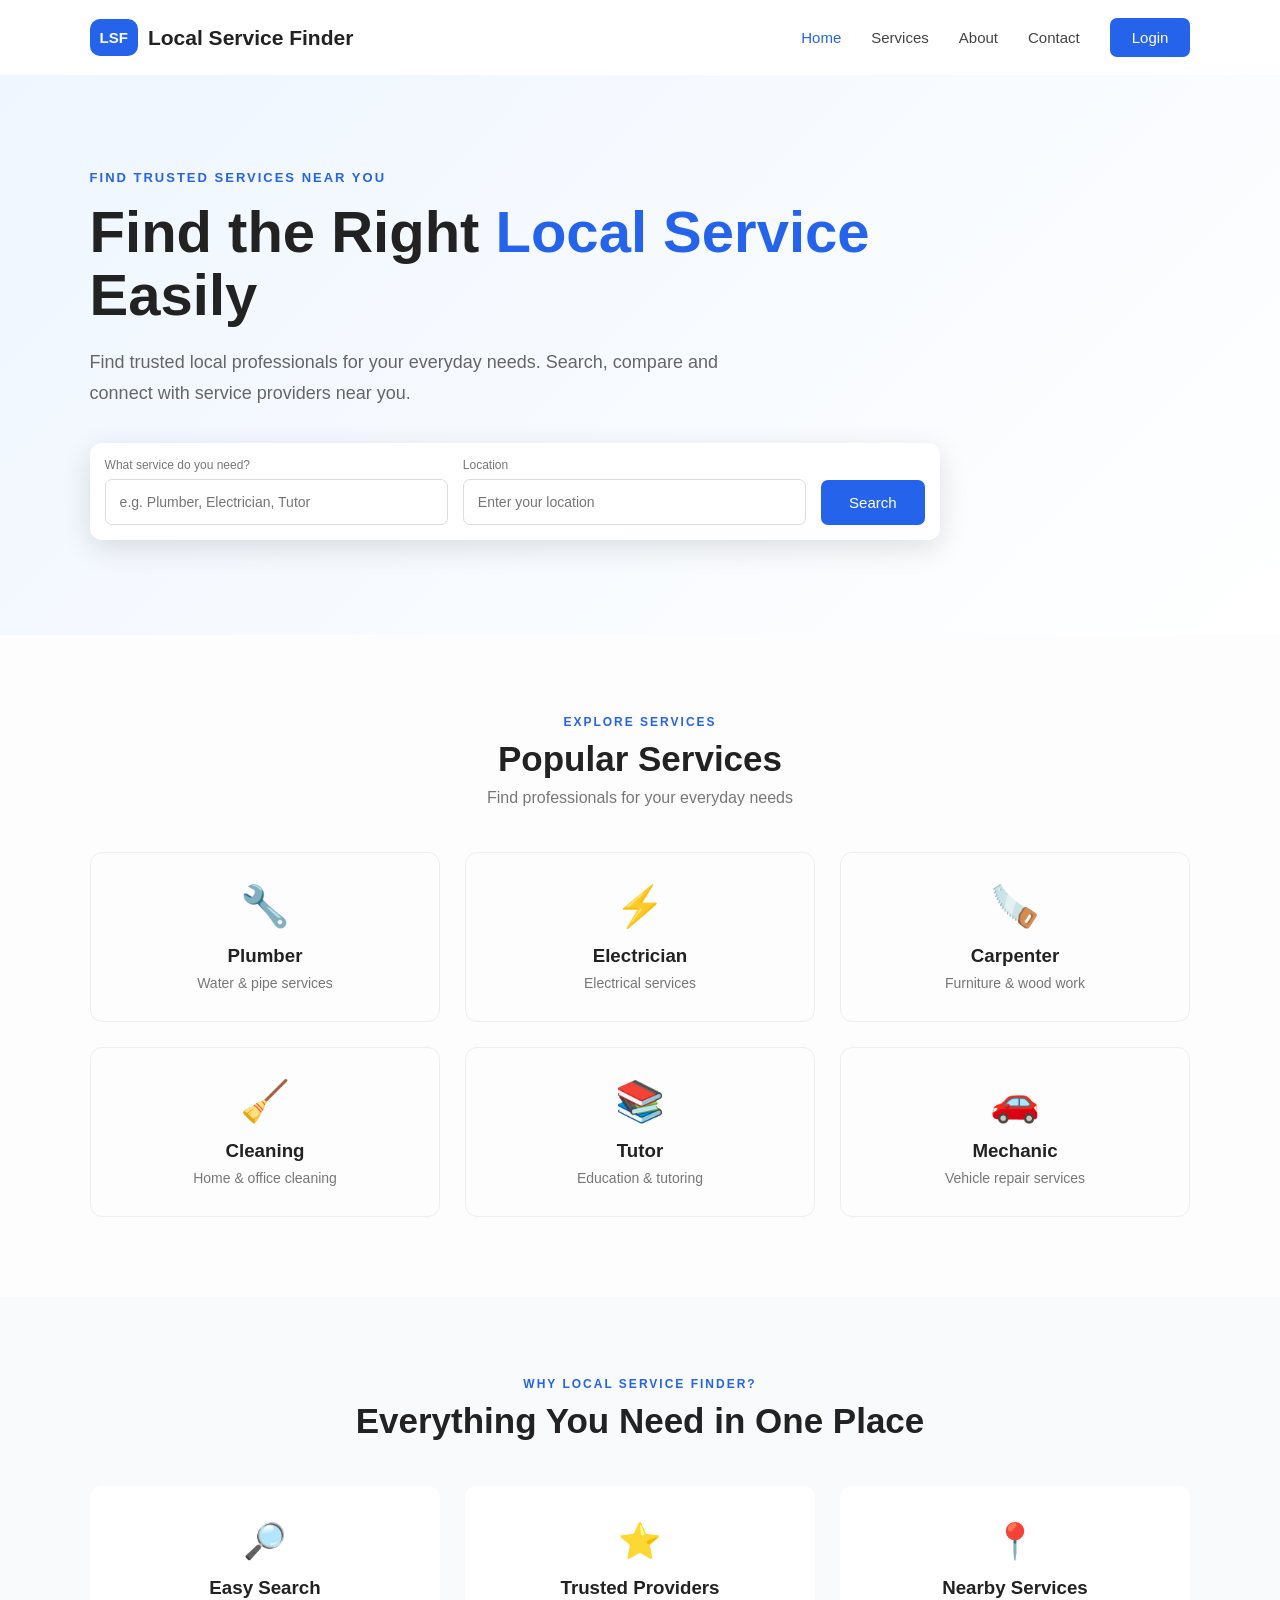
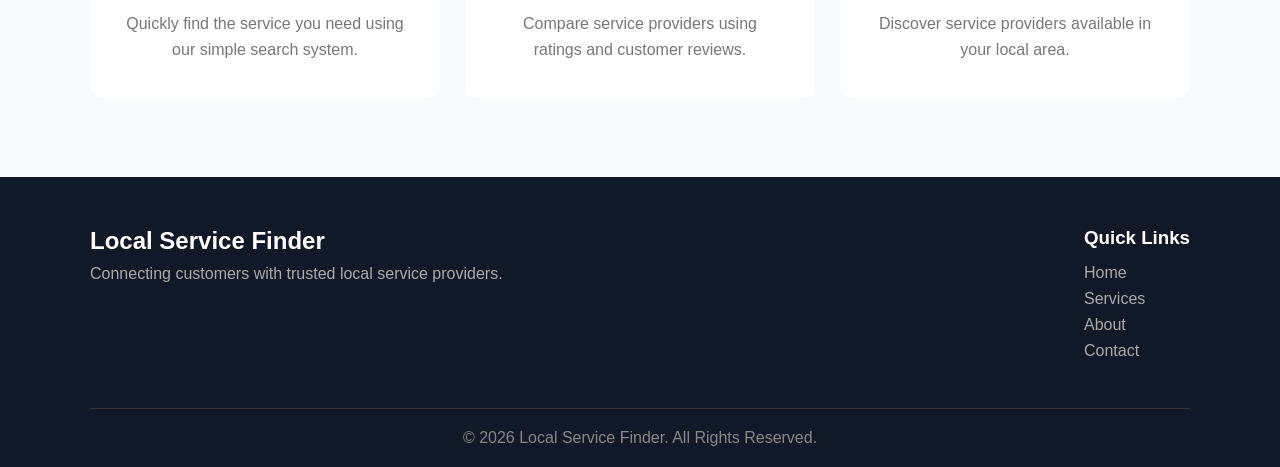
==== index.html @ 3f1d18cc "first commit by tanushka" ====
<!DOCTYPE html>
<html lang="en">
<head>
    <meta charset="UTF-8">
    <meta name="viewport" content="width=device-width, initial-scale=1.0">
    <title>Local Service Finder</title>
    <link rel="stylesheet" href="css/style.css">
</head>
<body>
    <!-- Navigation Bar -->
    <header class="navbar">
        <div class="logo">
            <span>LSF</span>
            Local Service Finder
        </div>
        <nav>
            <a href="index.html" class="active">Home</a>
            <a href="#">Services</a>
            <a href="#">About</a>
            <a href="#">Contact</a>
            <a href="login.html" class="login-btn">Login</a>
        </nav>
    </header>
    <!-- Hero Section -->
    <section class="hero">
        <div class="hero-content">
            <p class="small-title">FIND TRUSTED SERVICES NEAR YOU</p>
            <h1>
                Find the Right
                <span>Local Service</span>
                Easily
            </h1>
            <p class="hero-description">
                Find trusted local professionals for your everyday needs.
                Search, compare and connect with service providers near you.
            </p>
            <!-- Search Box -->
            <div class="search-box">
                <div class="search-field">
                    <label>What service do you need?</label>
                    <input
                        type="text"
                        id="serviceInput"
                        placeholder="e.g. Plumber, Electrician, Tutor">
                </div>
                <div class="search-field">
                    <label>Location</label>
                    <input
                        type="text"
                        id="locationInput"
                        placeholder="Enter your location">
                </div>
                <button onclick="searchServices()">
                    Search
                </button>
            </div>
        </div>
    </section>
    <!-- Popular Services -->
    <section class="services-section">
        <div class="section-heading">
            <p>EXPLORE SERVICES</p>
            <h2>Popular Services</h2>
            <span>
                Find professionals for your everyday needs
            </span>
        </div>
        <div class="service-container">
            <div class="service-card" onclick="selectService('Plumber')">
                <div class="service-icon">🔧</div>
                <h3>Plumber</h3>
                <p>Water & pipe services</p>
            </div>
            <div class="service-card" onclick="selectService('Electrician')">
                <div class="service-icon">⚡</div>
                <h3>Electrician</h3>
                <p>Electrical services</p>
            </div>
            <div class="service-card" onclick="selectService('Carpenter')">
                <div class="service-icon">🪚</div>
                <h3>Carpenter</h3>
                <p>Furniture & wood work</p>
            </div>
            <div class="service-card" onclick="selectService('Cleaning')">
                <div class="service-icon">🧹</div>
                <h3>Cleaning</h3>
                <p>Home & office cleaning</p>
            </div>
            <div class="service-card" onclick="selectService('Tutor')">
                <div class="service-icon">📚</div>
                <h3>Tutor</h3>
                <p>Education & tutoring</p>
            </div>
            <div class="service-card" onclick="selectService('Mechanic')">
                <div class="service-icon">🚗</div>
                <h3>Mechanic</h3>
                <p>Vehicle repair services</p>
            </div>
        </div>
    </section>
    <!-- Why Choose Us -->
    <section class="why-section">
        <div class="section-heading">
            <p>WHY LOCAL SERVICE FINDER?</p>
            <h2>Everything You Need in One Place</h2>
        </div>
        <div class="why-container">
            <div class="why-card">
                <div>🔎</div>
                <h3>Easy Search</h3>
                <p>
                    Quickly find the service you need using our
                    simple search system.
                </p>
            </div>
            <div class="why-card">
                <div>⭐</div>
                <h3>Trusted Providers</h3>
                <p>
                    Compare service providers using ratings
                    and customer reviews.
                </p>
            </div>
            <div class="why-card">
                <div>📍</div>
                <h3>Nearby Services</h3>
                <p>
                    Discover service providers available
                    in your local area.
                </p>
            </div>
        </div>
    </section>
    <!-- Footer -->
    <footer>
        <div class="footer-content">
            <div>
                <h2>Local Service Finder</h2>
                <p>
                    Connecting customers with trusted local
                    service providers.
                </p>
            </div>
            <div>
                <h3>Quick Links</h3>
                <a href="#">Home</a>
                <a href="#">Services</a>
                <a href="#">About</a>
                <a href="#">Contact</a>
            </div>
        </div>
        <div class="copyright">
            © 2026 Local Service Finder. All Rights Reserved.
        </div>
    </footer>
    <script src="js/script.js"></script>
</body>
</html>
---- css/style.css ----
* {
    margin: 0;
    padding: 0;
    box-sizing: border-box;
}

body {
    font-family: Arial, sans-serif;
    color: #222;
    background: #fefdfd;
}


/* =========================
   NAVIGATION
========================= */

.navbar {
    height: 75px;
    display: flex;
    align-items: center;
    justify-content: space-between;
    padding: 0 7%;
    background: white;
    box-shadow: 0 2px 10px rgba(0,0,0,0.08);
}

.logo {
    font-size: 21px;
    font-weight: bold;
    display: flex;
    align-items: center;
    gap: 10px;
}

.logo span {
    background: #2563eb;
    color: white;
    padding: 10px;
    border-radius: 10px;
    font-size: 15px;
}

nav {
    display: flex;
    align-items: center;
    gap: 30px;
}

nav a {
    text-decoration: none;
    color: #444;
    font-size: 15px;
}

nav a:hover,
nav .active {
    color: #2563eb;
}

.login-btn {
    background: #2563eb;
    color: white !important;
    padding: 11px 22px;
    border-radius: 7px;
}


/* =========================
   HERO
========================= */

.hero {
    min-height: 560px;
    background: linear-gradient(
        135deg,
        #eff6ff,
        #ffffff
    );

    display: flex;
    align-items: center;
    padding: 70px 7%;
}

.hero-content {
    width: 850px;
}

.small-title {
    color: #2563eb;
    font-weight: bold;
    font-size: 13px;
    letter-spacing: 2px;
    margin-bottom: 15px;
}

.hero h1 {
    font-size: 58px;
    line-height: 1.1;
    margin-bottom: 20px;
}

.hero h1 span {
    color: #2563eb;
}

.hero-description {
    color: #666;
    font-size: 18px;
    line-height: 1.7;
    max-width: 680px;
    margin-bottom: 35px;
}


/* =========================
   SEARCH BOX
========================= */

.search-box {
    background: white;
    padding: 15px;
    border-radius: 12px;
    display: flex;
    align-items: end;
    gap: 15px;
    box-shadow: 0 8px 30px rgba(0,0,0,0.12);
    max-width: 850px;
}

.search-field {
    flex: 1;
}

.search-field label {
    display: block;
    font-size: 12px;
    color: #777;
    margin-bottom: 7px;
}

.search-field input {
    width: 100%;
    border: 1px solid #ddd;
    padding: 14px;
    border-radius: 7px;
    outline: none;
    font-size: 14px;
}

.search-field input:focus {
    border-color: #2563eb;
}

.search-box button {
    border: none;
    background: #2563eb;
    color: white;
    padding: 14px 28px;
    border-radius: 7px;
    cursor: pointer;
    font-size: 15px;
}

.search-box button:hover {
    background: #1d4ed8;
}


/* =========================
   SERVICES
========================= */

.services-section {
    padding: 80px 7%;
}

.section-heading {
    text-align: center;
    margin-bottom: 45px;
}

.section-heading p {
    color: #2563eb;
    font-size: 12px;
    font-weight: bold;
    letter-spacing: 2px;
    margin-bottom: 10px;
}

.section-heading h2 {
    font-size: 35px;
    margin-bottom: 10px;
}

.section-heading span {
    color: #777;
}


.service-container {
    display: grid;
    grid-template-columns: repeat(3, 1fr);
    gap: 25px;
    max-width: 1100px;
    margin: auto;
}

.service-card {
    padding: 30px;
    border: 1px solid #eee;
    border-radius: 12px;
    text-align: center;
    cursor: pointer;
    transition: 0.3s;
}

.service-card:hover {
    transform: translateY(-6px);
    box-shadow: 0 10px 25px rgba(0,0,0,0.1);
    border-color: #2563eb;
}

.service-icon {
    font-size: 40px;
    margin-bottom: 15px;
}

.service-card h3 {
    margin-bottom: 8px;
}

.service-card p {
    color: #777;
    font-size: 14px;
}


/* =========================
   WHY SECTION
========================= */

.why-section {
    background: #f8fafc;
    padding: 80px 7%;
}

.why-container {
    display: grid;
    grid-template-columns: repeat(3, 1fr);
    gap: 25px;
    max-width: 1100px;
    margin: auto;
}

.why-card {
    background: white;
    padding: 35px;
    text-align: center;
    border-radius: 12px;
}

.why-card > div {
    font-size: 35px;
    margin-bottom: 15px;
}

.why-card h3 {
    margin-bottom: 12px;
}

.why-card p {
    color: #777;
    line-height: 1.6;
}


/* =========================
   FOOTER
========================= */

footer {
    background: #111827;
    color: white;
    padding: 50px 7% 20px;
}

.footer-content {
    display: flex;
    justify-content: space-between;
    max-width: 1100px;
    margin: auto;
}

.footer-content p {
    color: #aaa;
    margin-top: 10px;
}

.footer-content h3 {
    margin-bottom: 15px;
}

.footer-content a {
    display: block;
    color: #aaa;
    text-decoration: none;
    margin-bottom: 8px;
}

.footer-content a:hover {
    color: white;
}

.copyright {
    text-align: center;
    color: #888;
    border-top: 1px solid #333;
    margin-top: 40px;
    padding-top: 20px;
}


/* =========================
   MOBILE
========================= */

@media (max-width: 768px) {

    .navbar {
        padding: 0 20px;
    }

    nav {
        display: none;
    }

    .hero {
        padding: 50px 20px;
    }

    .hero h1 {
        font-size: 40px;
    }

    .search-box {
        flex-direction: column;
        align-items: stretch;
    }

    .service-container,
    .why-container {
        grid-template-columns: 1fr;
    }

    .footer-content {
        flex-direction: column;
        gap: 30px;
    }
}
/* =========================
   RESULTS PAGE
========================= */

.results-header {
    background: #eff6ff;
    text-align: center;
    padding: 60px 7%;
}

.results-header > p {
    color: #2563eb;
    font-size: 12px;
    font-weight: bold;
    letter-spacing: 2px;
    margin-bottom: 12px;
}

.results-header h1 {
    font-size: 40px;
    margin-bottom: 30px;
}

.result-search {
    background: white;
    max-width: 900px;
    margin: auto;
    padding: 12px;
    display: flex;
    gap: 12px;
    border-radius: 10px;
    box-shadow: 0 5px 20px rgba(0,0,0,0.1);
}

.result-search input {
    flex: 1;
    padding: 14px;
    border: 1px solid #ddd;
    border-radius: 7px;
    outline: none;
}

.result-search input:focus {
    border-color: #2563eb;
}

.result-search button {
    background: #2563eb;
    color: white;
    border: none;
    padding: 14px 30px;
    border-radius: 7px;
    cursor: pointer;
}

.results-section {
    padding: 60px 7%;
    max-width: 1200px;
    margin: auto;
}

.results-top {
    display: flex;
    justify-content: space-between;
    align-items: center;
    margin-bottom: 30px;
}

.results-top h2 {
    font-size: 25px;
}

.results-top select {
    padding: 10px;
    border: 1px solid #ddd;
    border-radius: 6px;
}


/* Provider Cards */

.provider-container {
    display: grid;
    grid-template-columns: repeat(2, 1fr);
    gap: 25px;
}

.provider-card {
    display: flex;
    gap: 20px;
    padding: 25px;
    border: 1px solid #eee;
    border-radius: 12px;
    background: white;
    transition: 0.3s;
}

.provider-card:hover {
    transform: translateY(-4px);
    box-shadow: 0 8px 25px rgba(0,0,0,0.1);
}

.provider-image {
    width: 100px;
    height: 100px;
    background: #eff6ff;
    border-radius: 10px;

    display: flex;
    align-items: center;
    justify-content: center;

    font-size: 45px;
    flex-shrink: 0;
}

.provider-info {
    flex: 1;
}

.verified {
    color: #16a34a;
    font-size: 12px;
    font-weight: bold;
    margin-bottom: 7px;
}

.provider-info h3 {
    font-size: 20px;
    margin-bottom: 8px;
}

.service-name {
    color: #2563eb;
    margin-bottom: 6px;
}

.location {
    color: #666;
    font-size: 14px;
    margin-bottom: 8px;
}

.rating {
    font-weight: bold;
    margin-bottom: 8px;
}

.rating span {
    color: #777;
    font-size: 13px;
    font-weight: normal;
}

.price {
    font-weight: bold;
    margin-bottom: 15px;
}

.provider-buttons {
    display: flex;
    gap: 10px;
}

.details-btn,
.contact-btn {
    padding: 9px 14px;
    border-radius: 6px;
    cursor: pointer;
    font-size: 13px;
}

.details-btn {
    background: #2563eb;
    color: white;
    border: none;
}

.contact-btn {
    background: white;
    color: #2563eb;
    border: 1px solid #2563eb;
}


/* Mobile */

@media (max-width: 768px) {

    .result-search {
        flex-direction: column;
    }

    .provider-container {
        grid-template-columns: 1fr;
    }

    .results-top {
        flex-direction: column;
        align-items: flex-start;
        gap: 15px;
    }

    .provider-card {
        flex-direction: column;
    }
}
/* =========================
   PROVIDER DETAILS PAGE
========================= */

.breadcrumb {
    padding: 20px 7%;
    background: #f8fafc;
    color: #777;
    font-size: 14px;
}

.breadcrumb a {
    color: #2563eb;
    text-decoration: none;
}

.breadcrumb span {
    margin: 0 8px;
}


/* Provider Profile */

.provider-profile {
    padding: 45px 7%;
    background: #eff6ff;
}

.profile-top {
    max-width: 1150px;
    margin: auto;

    display: flex;
    align-items: center;
    gap: 30px;
}

.large-provider-image {
    width: 150px;
    height: 150px;

    background: white;
    border-radius: 15px;

    display: flex;
    align-items: center;
    justify-content: center;

    font-size: 70px;

    box-shadow: 0 5px 20px rgba(0,0,0,0.08);
}

.profile-info {
    flex: 1;
}

.profile-info h1 {
    font-size: 34px;
    margin: 8px 0;
}

.profile-service {
    color: #2563eb;
    font-size: 17px;
    margin-bottom: 8px;
}

.profile-location {
    color: #666;
    margin-bottom: 12px;
}

.profile-rating {
    font-size: 18px;
}

.profile-rating span {
    color: #777;
    font-size: 14px;
    margin-left: 8px;
}

.experience {
    margin-top: 10px;
    color: #555;
}

.profile-actions {
    display: flex;
    flex-direction: column;
    gap: 12px;
}

.book-btn,
.call-btn {
    padding: 13px 25px;
    border-radius: 7px;
    cursor: pointer;
    font-size: 14px;
}

.book-btn {
    border: none;
    background: #2563eb;
    color: white;
}

.call-btn {
    border: 1px solid #2563eb;
    background: white;
    color: #2563eb;
}


/* Details Layout */

.details-container {
    max-width: 1150px;
    margin: 50px auto;

    display: grid;
    grid-template-columns: 2fr 1fr;

    gap: 25px;
    padding: 0 20px;
}

.details-main {
    display: flex;
    flex-direction: column;
    gap: 25px;
}

.details-sidebar {
    display: flex;
    flex-direction: column;
    gap: 25px;
}

.details-card {
    background: white;

    border: 1px solid #eee;
    border-radius: 12px;

    padding: 30px;

    box-shadow: 0 3px 15px rgba(0,0,0,0.04);
}

.details-card h2 {
    margin-bottom: 20px;
    font-size: 22px;
}

.details-card p {
    color: #666;
    line-height: 1.7;
    margin-bottom: 12px;
}


/* Services Offered */

.offered-services {
    display: grid;
    grid-template-columns: 1fr 1fr;
    gap: 15px;
}

.offered-services div {
    padding: 18px;
    border: 1px solid #eee;
    border-radius: 8px;

    display: flex;
    flex-direction: column;
    gap: 6px;
}

.offered-services strong {
    font-size: 15px;
}

.offered-services span {
    color: #777;
    font-size: 13px;
}


/* Reviews */

.review-heading {
    display: flex;
    justify-content: space-between;
    align-items: center;
}

.overall-rating {
    font-weight: bold;
}

.review {
    border-top: 1px solid #eee;
    padding: 20px 0;
}

.review-user {
    display: flex;
    align-items: center;
    gap: 12px;
    margin-bottom: 10px;
}

.user-circle {
    width: 40px;
    height: 40px;

    background: #eff6ff;
    color: #2563eb;

    border-radius: 50%;

    display: flex;
    align-items: center;
    justify-content: center;

    font-weight: bold;
}

.review-user p {
    margin: 3px 0 0;
    font-size: 13px;
}


/* Contact */

.contact-item {
    display: flex;
    gap: 15px;

    margin-bottom: 22px;

    font-size: 22px;
}

.contact-item div {
    display: flex;
    flex-direction: column;
    gap: 5px;
}

.contact-item small {
    color: #888;
    font-size: 12px;
}

.contact-item strong {
    font-size: 14px;
}


/* Availability */

.available {
    color: #16a34a !important;
    font-weight: bold;
}


/* Mobile */

@media (max-width: 768px) {

    .profile-top {
        flex-direction: column;
        align-items: flex-start;
    }

    .profile-actions {
        width: 100%;
    }

    .details-container {
        grid-template-columns: 1fr;
    }

    .offered-services {
        grid-template-columns: 1fr;
    }

    .profile-info h1 {
        font-size: 27px;
    }
}
/* =========================
   LOGIN & REGISTER
========================= */
.auth-section {
    min-height: calc(100vh - 150px);
    background: #f8fafc;
    display: flex;
    justify-content: center;
    align-items: center;
    padding: 50px 20px;
}
.auth-card,
.register-card {
    width: 100%;
    max-width: 450px;
    background: white;
    padding: 40px;
    border-radius: 15px;
    box-shadow: 0 8px 30px rgba(0,0,0,0.08);
}
.register-card {
    max-width: 500px;
}
.auth-header {
    text-align: center;
    margin-bottom: 30px;
}
.auth-logo {
    width: 55px;
    height: 55px;
    background: #2563eb;
    color: white;
    border-radius: 12px;
    display: flex;
    align-items: center;
    justify-content: center;
    margin: 0 auto 15px;
    font-weight: bold;
}
.auth-header h1 {
    font-size: 28px;
    margin-bottom: 8px;
}
.auth-header p {
    color: #777;
    font-size: 14px;
}
/* Form */
.form-group {
    margin-bottom: 18px;
}
.form-group label {
    display: block;
    font-size: 14px;
    font-weight: bold;
    margin-bottom: 7px;
}
.form-group input,
.form-group select {
    width: 100%;
    padding: 13px;
    border: 1px solid #ddd;
    border-radius: 7px;
    outline: none;
    font-size: 14px;
    background: white;
}
.form-group input:focus,
.form-group select:focus {
    border-color: #2563eb;
}
/* Form Options */
.form-options {
    display: flex;
    justify-content: space-between;
    align-items: center;
    margin-bottom: 22px;
    font-size: 13px;
}
.form-options label {
    color: #666;
}
.form-options a {
    color: #2563eb;
    text-decoration: none;
}
/* Button */
.auth-btn {
    width: 100%;
    padding: 14px;
    border: none;
    border-radius: 7px;
    background: #2563eb;
    color: white;
    font-size: 15px;
    cursor: pointer;
}
.auth-btn:hover {
    background: #1d4ed8;
}
/* Divider */
.auth-divider {
    text-align: center;
    color: #aaa;
    margin: 25px 0;
    font-size: 13px;
}
/* Register Text */
.register-text {
    text-align: center;
    color: #666;
    font-size: 14px;
}
.register-text a {
    color: #2563eb;
    font-weight: bold;
    text-decoration: none;
}
/* Mobile */
@media (max-width: 768px) {
    .auth-card,
    .register-card {
        padding: 25px;
    }
}
/* =========================
   BOOKING PAGE
========================= */

.booking-section {
    background: #f8fafc;
    padding: 60px 20px;
    min-height: calc(100vh - 150px);
}

.booking-container {
    max-width: 1100px;
    margin: auto;

    display: grid;
    grid-template-columns: 2fr 1fr;
    gap: 25px;
}


/* Booking Form */

.booking-form-card {
    background: white;

    padding: 35px;

    border-radius: 12px;

    box-shadow: 0 5px 20px rgba(0,0,0,0.06);
}

.booking-heading {
    margin-bottom: 30px;
}

.booking-heading p {
    color: #2563eb;
    font-size: 12px;
    font-weight: bold;
    letter-spacing: 2px;
    margin-bottom: 8px;
}

.booking-heading h1 {
    font-size: 30px;
    margin-bottom: 8px;
}

.booking-heading span {
    color: #777;
    font-size: 14px;
}


/* Form Row */

.form-row {
    display: grid;
    grid-template-columns: 1fr 1fr;
    gap: 18px;
}


/* Textarea */

.form-group textarea {
    width: 100%;

    padding: 13px;

    border: 1px solid #ddd;

    border-radius: 7px;

    resize: vertical;

    font-family: Arial, sans-serif;

    outline: none;

    font-size: 14px;
}

.form-group textarea:focus {
    border-color: #2563eb;
}


/* Readonly */

.form-group input[readonly] {
    background: #f8fafc;
    color: #666;
}


/* Confirm Button */

.confirm-booking-btn {
    width: 100%;
    padding: 15px;
    border: none;
    border-radius: 7px;
    background: #2563eb;
    color: white;
    font-size: 15px;
    font-weight: bold;
    cursor: pointer;
    margin-top: 10px;
}
.confirm-booking-btn:hover {
    background: #1d4ed8;
}
/* Summary */
.booking-summary {
    display: flex;
    flex-direction: column;
    gap: 20px;
}
.summary-card,
.help-card {
    background: white;
    padding: 25px;
    border-radius: 12px;
    box-shadow: 0 5px 20px rgba(0,0,0,0.06);
}
.summary-card h2 {
    margin-bottom: 22px;
}
/* Provider */
.summary-provider {
    display: flex;
    align-items: center;
    gap: 15px;
    padding-bottom: 20px;
    border-bottom: 1px solid #eee;
    margin-bottom: 20px;
}
.summary-icon {
    width: 60px;
    height: 60px;
    background: #eff6ff;
    border-radius: 10px;
    display: flex;
    align-items: center;
    justify-content: center;
    font-size: 30px;
}
.summary-provider h3 {
    font-size: 16px;
    margin-bottom: 5px;
}
.summary-provider p {
    font-size: 13px;
    color: #666;
    margin: 3px 0;
}
/* Summary Lines */
.summary-line {
    display: flex;
    justify-content: space-between;
    padding: 13px 0;
    border-bottom: 1px solid #eee;
    font-size: 14px;
}
.summary-line span {
    color: #777;
}
/* Secure */
.secure-booking {
    background: #f0fdf4;
    color: #15803d;
    padding: 12px;
    border-radius: 7px;
    margin-top: 20px;
    font-size: 13px;
    text-align: center;
}
/* Help */
.help-card h3 {
    margin-bottom: 10px;
}
.help-card p {
    color: #777;
    font-size: 14px;
    line-height: 1.6;
    margin-bottom: 15px;
}
.help-card button {
    background: white;
    border: 1px solid #2563eb;
    color: #2563eb;
    padding: 10px 15px;
    border-radius: 6px;
    cursor: pointer;
}
/* Mobile */
@media (max-width: 768px) {
    .booking-container {
        grid-template-columns: 1fr;
    }
    .form-row {
        grid-template-columns: 1fr;
    }
    .booking-form-card {
        padding: 25px;
    }
}
/* =========================
   CUSTOMER DASHBOARD
========================= */
.dashboard-section {
    background: #f8fafc;
    min-height: calc(100vh - 150px);
    padding: 45px 20px;
}
.dashboard-container {
    max-width: 1150px;
    margin: auto;
}
/* Welcome */
.dashboard-welcome {
    display: flex;
    justify-content: space-between;
    align-items: center;
    margin-bottom: 35px;
}
.dashboard-welcome p {
    color: #2563eb;
    font-size: 12px;
    font-weight: bold;
    letter-spacing: 2px;
    margin-bottom: 8px;
}
.dashboard-welcome h1 {
    font-size: 30px;
    margin-bottom: 8px;
}
.dashboard-welcome span {
    color: #777;
}
.find-service-btn {
    background: #2563eb;
    color: white;
    text-decoration: none;
    padding: 13px 20px;
    border-radius: 7px;
    font-size: 14px;
}
/* Statistics */
.dashboard-stats {
    display: grid;
    grid-template-columns: repeat(4, 1fr);
    gap: 18px;
    margin-bottom: 25px;
}
.stat-card {
    background: white;
    padding: 22px;
    border-radius: 10px;
    border: 1px solid #eee;
    display: flex;
    align-items: center;
    gap: 15px;
}
.stat-icon {
    width: 50px;
    height: 50px;
    background: #eff6ff;
    color: #2563eb;
    border-radius: 10px;
    display: flex;
    align-items: center;
    justify-content: center;
    font-size: 22px;
}
.stat-icon.pending {
    background: #fff7ed;
}
.stat-icon.completed {
    background: #f0fdf4;
}
.stat-icon.cancelled {
    background: #fef2f2;
}
.stat-card span {
    color: #777;
    font-size: 13px;
}
.stat-card h2 {
    margin-top: 5px;
}
/* Dashboard Grid */
.dashboard-grid {
    display: grid;
    grid-template-columns: 2fr 1fr;
    gap: 20px;
    margin-bottom: 25px;
}
.dashboard-card {
    background: white;
    border: 1px solid #eee;
    border-radius: 12px;
    padding: 25px;
}
/* Card Heading */
.card-heading {
    display: flex;
    justify-content: space-between;
    align-items: center;
    margin-bottom: 20px;
}
.card-heading h2 {
    font-size: 20px;
}
.card-heading p {
    color: #777;
    font-size: 13px;
    margin-top: 5px;
}
.card-heading a {
    color: #2563eb;
    text-decoration: none;
    font-size: 13px;
}
/* Booking Item */
.booking-item {
    display: flex;
    align-items: center;
    gap: 15px;
    padding: 17px 0;
    border-top: 1px solid #eee;
}
.booking-service-icon {
    width: 48px;
    height: 48px;
    background: #eff6ff;
    border-radius: 9px;
    display: flex;
    align-items: center;
    justify-content: center;
    font-size: 22px;
}
.booking-details {
    flex: 1;
}
.booking-details h3 {
    font-size: 15px;
    margin-bottom: 4px;
}
.booking-details p {
    color: #2563eb;
    font-size: 13px;
    margin-bottom: 5px;
}
.booking-details span {
    color: #888;
    font-size: 12px;
}
/* Status */
.booking-status {
    padding: 6px 10px;
    border-radius: 20px;
    font-size: 11px;
    font-weight: bold;
}
.pending-status {
    background: #fff7ed;
    color: #c2410c;
}
.confirmed-status {
    background: #eff6ff;
    color: #2563eb;
}
.completed-status {
    background: #f0fdf4;
    color: #15803d;
}
/* Profile */
.profile-card-header {
    display: flex;
    align-items: center;
    gap: 15px;
    padding-bottom: 20px;
    border-bottom: 1px solid #eee;
    margin-bottom: 15px;
}
.dashboard-avatar {
    width: 55px;
    height: 55px;
    border-radius: 50%;
    background: #2563eb;
    color: white;
    display: flex;
    align-items: center;
    justify-content: center;
    font-size: 22px;
    font-weight: bold;
}
.profile-card-header h2 {
    font-size: 18px;
}
.profile-card-header p {
    color: #777;
    font-size: 13px;
    margin-top: 4px;
}
.profile-info-item {
    display: flex;
    flex-direction: column;
    gap: 5px;
    padding: 13px 0;
    border-bottom: 1px solid #eee;
}
.profile-info-item span {
    color: #888;
    font-size: 12px;
}
.profile-info-item strong {
    font-size: 13px;
}
.edit-profile-btn {
    width: 100%;
    margin-top: 18px;
    padding: 10px;
    background: white;
    border: 1px solid #2563eb;
    color: #2563eb;
    border-radius: 6px;
    cursor: pointer;
}
/* Recommended */
.recommended-card {
    margin-bottom: 20px;
}
.recommended-services {
    display: grid;
    grid-template-columns: repeat(4, 1fr);
    gap: 15px;
}
.recommended-service {
    border: 1px solid #eee;
    border-radius: 9px;
    padding: 20px;
    text-align: center;
    cursor: pointer;
    transition: 0.3s;
}
.recommended-service:hover {
    border-color: #2563eb;
    transform: translateY(-3px);
}
.recommended-service > div {
    font-size: 30px;
    margin-bottom: 10px;
}
.recommended-service h3 {
    font-size: 14px;
}
.recommended-service p {
    color: #888;
    font-size: 12px;
    margin-top: 5px;
}
/* Mobile */
@media (max-width: 768px) {
    .dashboard-welcome {
        flex-direction: column;
        align-items: flex-start;
        gap: 20px;
    }
    .dashboard-stats {
        grid-template-columns: 1fr 1fr;
    }
    .dashboard-grid {
        grid-template-columns: 1fr;
    }
    .recommended-services {
        grid-template-columns: 1fr 1fr;
    }
    .booking-item {
        align-items: flex-start;
    }
    .booking-status {
        margin-left: auto;
    }
}
@media (max-width: 500px) {
    .dashboard-stats {
        grid-template-columns: 1fr;
    }
    .recommended-services {
        grid-template-columns: 1fr;
    }
    .booking-item {
        flex-wrap: wrap;
    }
}
/* =========================
   PROVIDER DASHBOARD
========================= */

.provider-actions {
    display: flex;
    flex-direction: column;
    gap: 6px;
}

.accept-btn,
.reject-btn {
    padding: 7px 12px;
    border-radius: 5px;
    cursor: pointer;
    font-size: 11px;
}

.accept-btn {
    background: #f0fdf4;
    color: #15803d;
    border: 1px solid #86efac;
}

.reject-btn {
    background: #fef2f2;
    color: #dc2626;
    border: 1px solid #fecaca;
}


/* Add Service Button */

.small-add-btn {
    border: 1px solid #2563eb;
    background: white;
    color: #2563eb;

    padding: 8px 14px;

    border-radius: 6px;

    cursor: pointer;
}


/* Provider Services */

.provider-services {
    display: grid;
    grid-template-columns: repeat(3, 1fr);
    gap: 18px;
}

.provider-service-card {
    border: 1px solid #eee;
    border-radius: 10px;
    padding: 22px;
}

.provider-service-icon {
    width: 45px;
    height: 45px;

    background: #eff6ff;

    border-radius: 8px;

    display: flex;
    align-items: center;
    justify-content: center;

    font-size: 22px;

    margin-bottom: 12px;
}

.provider-service-card h3 {
    font-size: 15px;
    margin-bottom: 6px;
}

.provider-service-card p {
    color: #777;
    font-size: 13px;
    margin-bottom: 15px;
}

.service-actions {
    display: flex;
    gap: 8px;
}

.service-actions button {
    padding: 7px 12px;
    border-radius: 5px;
    cursor: pointer;
    font-size: 12px;
    background: white;
    border: 1px solid #ddd;
}

.service-actions button:first-child {
    color: #2563eb;
    border-color: #2563eb;
}

.service-actions button:last-child {
    color: #dc2626;
}


/* Availability */

.availability-card {
    display: flex;
    justify-content: space-between;
    align-items: center;

    margin-top: 25px;
}

.availability-card h2 {
    font-size: 19px;
    margin-bottom: 5px;
}

.availability-card p {
    color: #777;
    font-size: 13px;
}

.availability-control {
    display: flex;
    align-items: center;
    gap: 10px;
}

.available-dot {
    color: #16a34a;
}

.availability-control button {
    padding: 8px 15px;

    border: 1px solid #2563eb;

    color: #2563eb;

    background: white;

    border-radius: 6px;

    cursor: pointer;
}


/* Mobile */

@media (max-width: 768px) {

    .provider-actions {
        flex-direction: row;
        width: 100%;
    }

    .provider-services {
        grid-template-columns: 1fr;
    }

    .availability-card {
        flex-direction: column;
        align-items: flex-start;
        gap: 20px;
    }

}
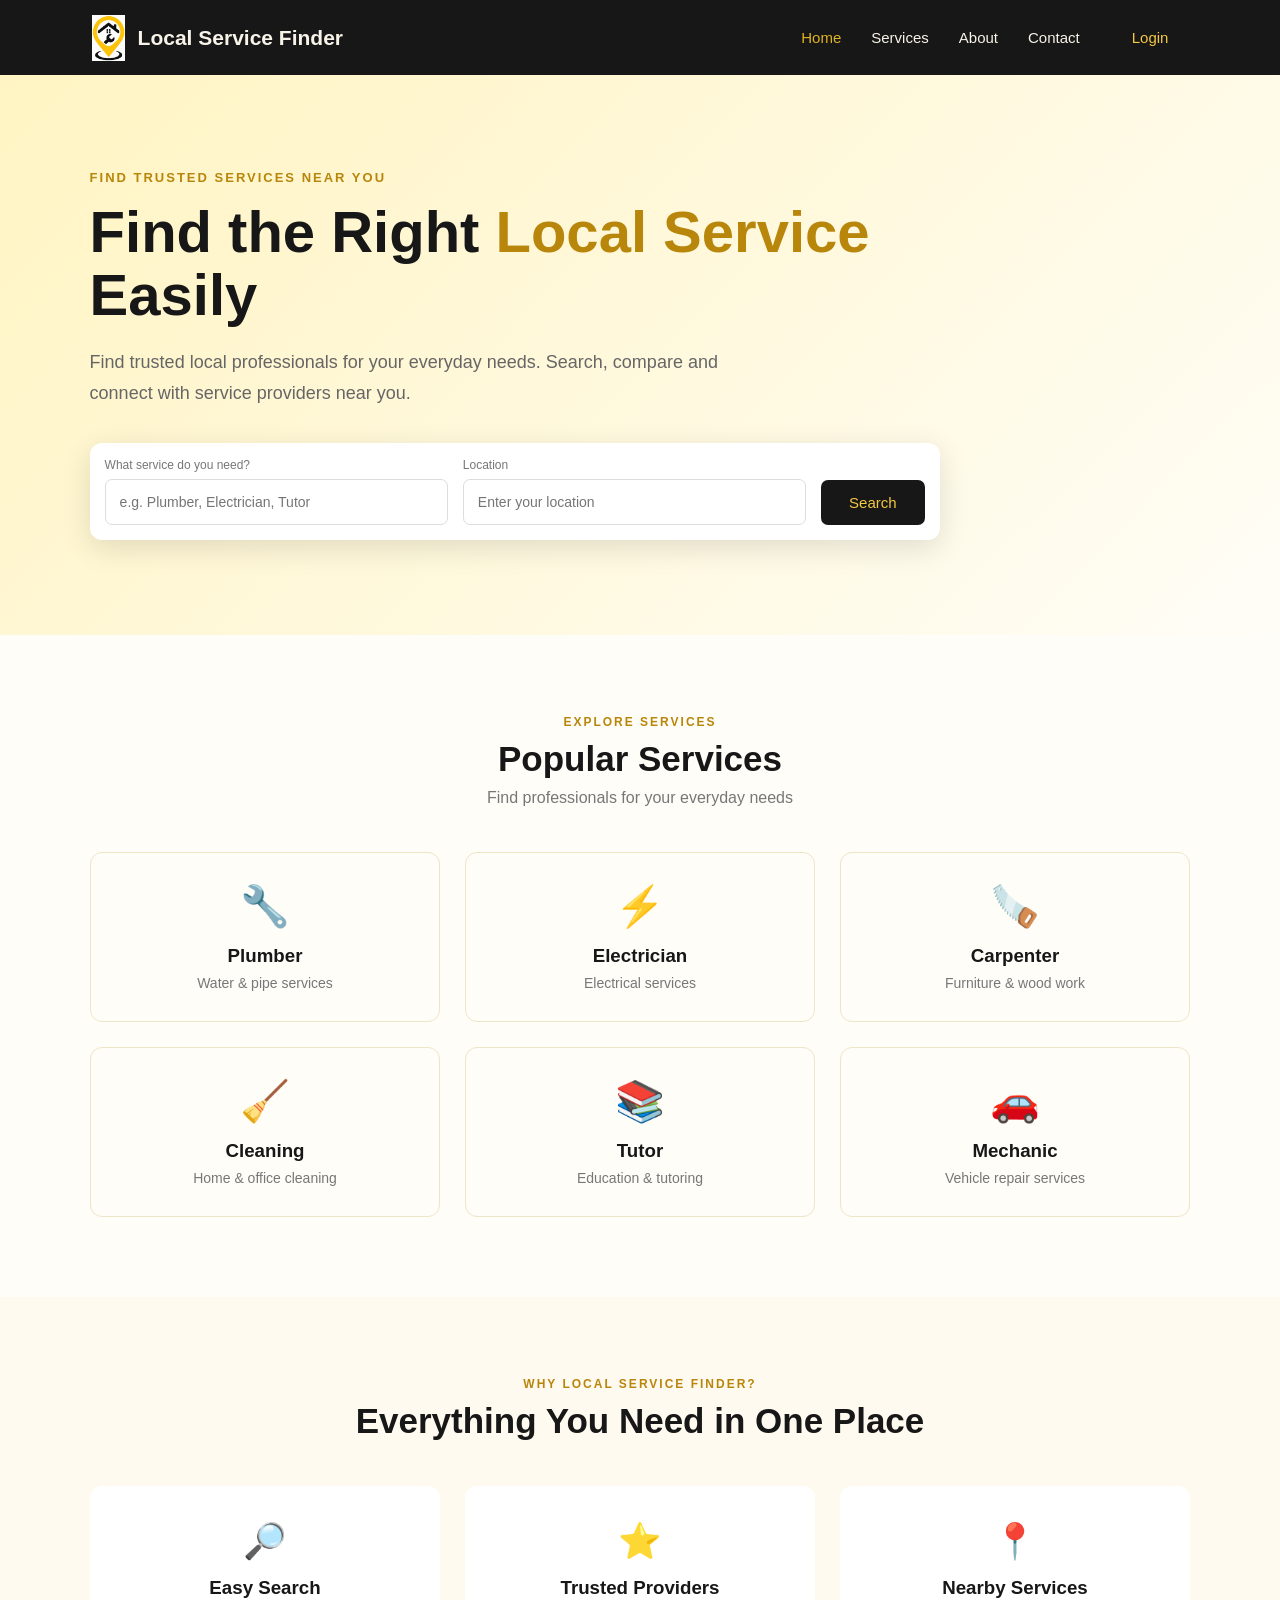
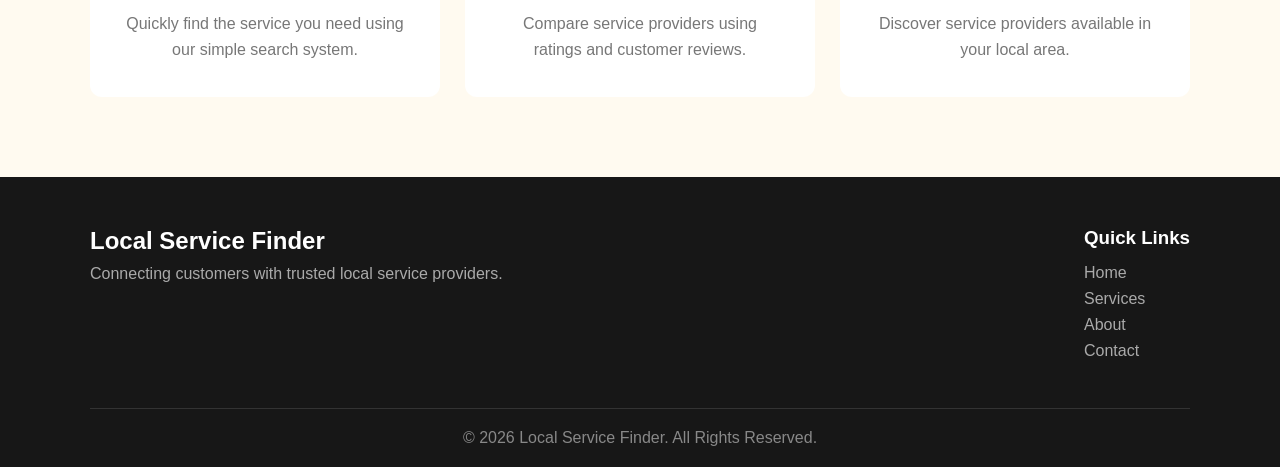
==== commit 6eda8d6c: "first commit" ====
--- a/index.html
+++ b/index.html
@@ -10,14 +10,14 @@
     <!-- Navigation Bar -->
     <header class="navbar">
         <div class="logo">
-            <span>LSF</span>
+            <img class="brand-mark" src="images/local-service-finder-mark.png" alt="Local Service Finder">
             Local Service Finder
         </div>
         <nav>
             <a href="index.html" class="active">Home</a>
-            <a href="#">Services</a>
-            <a href="#">About</a>
-            <a href="#">Contact</a>
+            <a href="services.html">Services</a>
+            <a href="about.html">About</a>
+            <a href="contact.html">Contact</a>
             <a href="login.html" class="login-btn">Login</a>
         </nav>
     </header>
@@ -144,9 +144,9 @@
             <div>
                 <h3>Quick Links</h3>
                 <a href="#">Home</a>
-                <a href="#">Services</a>
-                <a href="#">About</a>
-                <a href="#">Contact</a>
+                <a href="services.html">Services</a>
+                <a href="about.html">About</a>
+                <a href="contact.html">Contact</a>
             </div>
         </div>
         <div class="copyright">
@@ -155,4 +155,4 @@
     </footer>
     <script src="js/script.js"></script>
 </body>
-</html>+</html>
--- a/css/style.css
+++ b/css/style.css
@@ -1,1666 +1,599 @@
-* {
-    margin: 0;
-    padding: 0;
-    box-sizing: border-box;
-}
-
-body {
-    font-family: Arial, sans-serif;
-    color: #222;
-    background: #fefdfd;
-}
-
-
-/* =========================
-   NAVIGATION
-========================= */
-
-.navbar {
-    height: 75px;
-    display: flex;
-    align-items: center;
-    justify-content: space-between;
-    padding: 0 7%;
-    background: white;
-    box-shadow: 0 2px 10px rgba(0,0,0,0.08);
-}
-
-.logo {
-    font-size: 21px;
-    font-weight: bold;
-    display: flex;
-    align-items: center;
-    gap: 10px;
-}
-
-.logo span {
-    background: #2563eb;
-    color: white;
-    padding: 10px;
-    border-radius: 10px;
-    font-size: 15px;
-}
-
-nav {
-    display: flex;
-    align-items: center;
-    gap: 30px;
-}
-
-nav a {
-    text-decoration: none;
-    color: #444;
-    font-size: 15px;
-}
-
-nav a:hover,
-nav .active {
-    color: #2563eb;
-}
-
-.login-btn {
-    background: #2563eb;
-    color: white !important;
-    padding: 11px 22px;
-    border-radius: 7px;
-}
-
-
-/* =========================
-   HERO
-========================= */
-
-.hero {
-    min-height: 560px;
-    background: linear-gradient(
+* { margin: 0; padding: 0; box-sizing: border-box; }
+
+body { font-family: Arial, sans-serif; color: #222; background: #fefdfd; }
+
+/* Navigation */
+
+.navbar { height: 75px; display: flex; align-items: center; justify-content: space-between; padding: 0 7%; background: white; box-shadow: 0 2px 10px rgba(0,0,0,0.08); }
+
+.logo { font-size: 21px; font-weight: bold; display: flex; align-items: center; gap: 10px; }
+
+.logo span { background: #b8860b; color: white; padding: 10px; border-radius: 10px; font-size: 15px; }
+
+nav { display: flex; align-items: center; gap: 30px; }
+
+nav a { text-decoration: none; color: #444; font-size: 15px; }
+
+nav a:hover, nav .active { color: #b8860b; }
+
+.login-btn { background: #b8860b; color: white !important; padding: 11px 22px; border-radius: 7px; }
+
+/* Hero */
+
+.hero { min-height: 560px; background: linear-gradient(
         135deg,
-        #eff6ff,
+        #fff7d6,
         #ffffff
-    );
-
-    display: flex;
-    align-items: center;
-    padding: 70px 7%;
-}
-
-.hero-content {
-    width: 850px;
-}
-
-.small-title {
-    color: #2563eb;
-    font-weight: bold;
-    font-size: 13px;
-    letter-spacing: 2px;
-    margin-bottom: 15px;
-}
-
-.hero h1 {
-    font-size: 58px;
-    line-height: 1.1;
-    margin-bottom: 20px;
-}
-
-.hero h1 span {
-    color: #2563eb;
-}
-
-.hero-description {
-    color: #666;
-    font-size: 18px;
-    line-height: 1.7;
-    max-width: 680px;
-    margin-bottom: 35px;
-}
-
-
-/* =========================
-   SEARCH BOX
-========================= */
-
-.search-box {
-    background: white;
-    padding: 15px;
-    border-radius: 12px;
-    display: flex;
-    align-items: end;
-    gap: 15px;
-    box-shadow: 0 8px 30px rgba(0,0,0,0.12);
-    max-width: 850px;
-}
-
-.search-field {
-    flex: 1;
-}
-
-.search-field label {
-    display: block;
-    font-size: 12px;
-    color: #777;
-    margin-bottom: 7px;
-}
-
-.search-field input {
-    width: 100%;
-    border: 1px solid #ddd;
-    padding: 14px;
-    border-radius: 7px;
-    outline: none;
-    font-size: 14px;
-}
-
-.search-field input:focus {
-    border-color: #2563eb;
-}
-
-.search-box button {
-    border: none;
-    background: #2563eb;
-    color: white;
-    padding: 14px 28px;
-    border-radius: 7px;
-    cursor: pointer;
-    font-size: 15px;
-}
-
-.search-box button:hover {
-    background: #1d4ed8;
-}
-
-
-/* =========================
-   SERVICES
-========================= */
-
-.services-section {
-    padding: 80px 7%;
-}
-
-.section-heading {
-    text-align: center;
-    margin-bottom: 45px;
-}
-
-.section-heading p {
-    color: #2563eb;
-    font-size: 12px;
-    font-weight: bold;
-    letter-spacing: 2px;
-    margin-bottom: 10px;
-}
-
-.section-heading h2 {
-    font-size: 35px;
-    margin-bottom: 10px;
-}
-
-.section-heading span {
-    color: #777;
-}
-
-
-.service-container {
-    display: grid;
-    grid-template-columns: repeat(3, 1fr);
-    gap: 25px;
-    max-width: 1100px;
-    margin: auto;
-}
-
-.service-card {
-    padding: 30px;
-    border: 1px solid #eee;
-    border-radius: 12px;
-    text-align: center;
-    cursor: pointer;
-    transition: 0.3s;
-}
-
-.service-card:hover {
-    transform: translateY(-6px);
-    box-shadow: 0 10px 25px rgba(0,0,0,0.1);
-    border-color: #2563eb;
-}
-
-.service-icon {
-    font-size: 40px;
-    margin-bottom: 15px;
-}
-
-.service-card h3 {
-    margin-bottom: 8px;
-}
-
-.service-card p {
-    color: #777;
-    font-size: 14px;
-}
-
-
-/* =========================
-   WHY SECTION
-========================= */
-
-.why-section {
-    background: #f8fafc;
-    padding: 80px 7%;
-}
-
-.why-container {
-    display: grid;
-    grid-template-columns: repeat(3, 1fr);
-    gap: 25px;
-    max-width: 1100px;
-    margin: auto;
-}
-
-.why-card {
-    background: white;
-    padding: 35px;
-    text-align: center;
-    border-radius: 12px;
-}
-
-.why-card > div {
-    font-size: 35px;
-    margin-bottom: 15px;
-}
-
-.why-card h3 {
-    margin-bottom: 12px;
-}
-
-.why-card p {
-    color: #777;
-    line-height: 1.6;
-}
-
-
-/* =========================
-   FOOTER
-========================= */
-
-footer {
-    background: #111827;
-    color: white;
-    padding: 50px 7% 20px;
-}
-
-.footer-content {
-    display: flex;
-    justify-content: space-between;
-    max-width: 1100px;
-    margin: auto;
-}
-
-.footer-content p {
-    color: #aaa;
-    margin-top: 10px;
-}
-
-.footer-content h3 {
-    margin-bottom: 15px;
-}
-
-.footer-content a {
-    display: block;
-    color: #aaa;
-    text-decoration: none;
-    margin-bottom: 8px;
-}
-
-.footer-content a:hover {
-    color: white;
-}
-
-.copyright {
-    text-align: center;
-    color: #888;
-    border-top: 1px solid #333;
-    margin-top: 40px;
-    padding-top: 20px;
-}
-
-
-/* =========================
-   MOBILE
-========================= */
-
-@media (max-width: 768px) {
-
-    .navbar {
-        padding: 0 20px;
-    }
-
-    nav {
-        display: none;
-    }
-
-    .hero {
-        padding: 50px 20px;
-    }
-
-    .hero h1 {
-        font-size: 40px;
-    }
-
-    .search-box {
-        flex-direction: column;
-        align-items: stretch;
-    }
-
-    .service-container,
-    .why-container {
-        grid-template-columns: 1fr;
-    }
-
-    .footer-content {
-        flex-direction: column;
-        gap: 30px;
-    }
-}
-/* =========================
-   RESULTS PAGE
-========================= */
-
-.results-header {
-    background: #eff6ff;
-    text-align: center;
-    padding: 60px 7%;
-}
-
-.results-header > p {
-    color: #2563eb;
-    font-size: 12px;
-    font-weight: bold;
-    letter-spacing: 2px;
-    margin-bottom: 12px;
-}
-
-.results-header h1 {
-    font-size: 40px;
-    margin-bottom: 30px;
-}
-
-.result-search {
-    background: white;
-    max-width: 900px;
-    margin: auto;
-    padding: 12px;
-    display: flex;
-    gap: 12px;
-    border-radius: 10px;
-    box-shadow: 0 5px 20px rgba(0,0,0,0.1);
-}
-
-.result-search input {
-    flex: 1;
-    padding: 14px;
-    border: 1px solid #ddd;
-    border-radius: 7px;
-    outline: none;
-}
-
-.result-search input:focus {
-    border-color: #2563eb;
-}
-
-.result-search button {
-    background: #2563eb;
-    color: white;
-    border: none;
-    padding: 14px 30px;
-    border-radius: 7px;
-    cursor: pointer;
-}
-
-.results-section {
-    padding: 60px 7%;
-    max-width: 1200px;
-    margin: auto;
-}
-
-.results-top {
-    display: flex;
-    justify-content: space-between;
-    align-items: center;
-    margin-bottom: 30px;
-}
-
-.results-top h2 {
-    font-size: 25px;
-}
-
-.results-top select {
-    padding: 10px;
-    border: 1px solid #ddd;
-    border-radius: 6px;
-}
-
+    ); display: flex; align-items: center; padding: 70px 7%; }
+
+.hero-content { width: 850px; }
+
+.small-title { color: #b8860b; font-weight: bold; font-size: 13px; letter-spacing: 2px; margin-bottom: 15px; }
+
+.hero h1 { font-size: 58px; line-height: 1.1; margin-bottom: 20px; }
+
+.hero h1 span { color: #b8860b; }
+
+.hero-description { color: #666; font-size: 18px; line-height: 1.7; max-width: 680px; margin-bottom: 35px; }
+
+/* Search Box */
+
+.search-box { background: white; padding: 15px; border-radius: 12px; display: flex; align-items: end; gap: 15px; box-shadow: 0 8px 30px rgba(0,0,0,0.12); max-width: 850px; }
+
+.search-field { flex: 1; }
+
+.search-field label { display: block; font-size: 12px; color: #777; margin-bottom: 7px; }
+
+.search-field input { width: 100%; border: 1px solid #ddd; padding: 14px; border-radius: 7px; outline: none; font-size: 14px; }
+
+.search-field input:focus { border-color: #b8860b; }
+
+.search-box button { border: none; background: #b8860b; color: white; padding: 14px 28px; border-radius: 7px; cursor: pointer; font-size: 15px; }
+
+.search-box button:hover { background: #8f6800; }
+
+/* Services */
+
+.services-section { padding: 80px 7%; }
+
+.section-heading { text-align: center; margin-bottom: 45px; }
+
+.section-heading p { color: #b8860b; font-size: 12px; font-weight: bold; letter-spacing: 2px; margin-bottom: 10px; }
+
+.section-heading h2 { font-size: 35px; margin-bottom: 10px; }
+
+.section-heading span { color: #777; }
+
+.service-container { display: grid; grid-template-columns: repeat(3, 1fr); gap: 25px; max-width: 1100px; margin: auto; }
+
+.service-card { padding: 30px; border: 1px solid #eee; border-radius: 12px; text-align: center; cursor: pointer; transition: 0.3s; }
+
+.service-card:hover { transform: translateY(-6px); box-shadow: 0 10px 25px rgba(0,0,0,0.1); border-color: #b8860b; }
+
+.service-icon { font-size: 40px; margin-bottom: 15px; }
+
+.service-card h3 { margin-bottom: 8px; }
+
+.service-card p { color: #777; font-size: 14px; }
+
+/* Why Section */
+
+.why-section { background: #f8fafc; padding: 80px 7%; }
+
+.why-container { display: grid; grid-template-columns: repeat(3, 1fr); gap: 25px; max-width: 1100px; margin: auto; }
+
+.why-card { background: white; padding: 35px; text-align: center; border-radius: 12px; }
+
+.why-card > div { font-size: 35px; margin-bottom: 15px; }
+
+.why-card h3 { margin-bottom: 12px; }
+
+.why-card p { color: #777; line-height: 1.6; }
+
+/* Footer */
+
+footer { background: #111827; color: white; padding: 50px 7% 20px; }
+
+.footer-content { display: flex; justify-content: space-between; max-width: 1100px; margin: auto; }
+
+.footer-content p { color: #aaa; margin-top: 10px; }
+
+.footer-content h3 { margin-bottom: 15px; }
+
+.footer-content a { display: block; color: #aaa; text-decoration: none; margin-bottom: 8px; }
+
+.footer-content a:hover { color: white; }
+
+.copyright { text-align: center; color: #888; border-top: 1px solid #333; margin-top: 40px; padding-top: 20px; }
+
+/* Mobile */
+
+@media (max-width: 768px) {
+
+.navbar { padding: 0 20px; }
+
+nav { display: none; }
+
+.hero { padding: 50px 20px; }
+
+.hero h1 { font-size: 40px; }
+
+.search-box { flex-direction: column; align-items: stretch; }
+
+.service-container, .why-container { grid-template-columns: 1fr; }
+
+.footer-content { flex-direction: column; gap: 30px; }
+}
+/* Results Page */
+
+.results-header { background: #fff7d6; text-align: center; padding: 60px 7%; }
+
+.results-header > p { color: #b8860b; font-size: 12px; font-weight: bold; letter-spacing: 2px; margin-bottom: 12px; }
+
+.results-header h1 { font-size: 40px; margin-bottom: 30px; }
+
+.result-search { background: white; max-width: 900px; margin: auto; padding: 12px; display: flex; gap: 12px; border-radius: 10px; box-shadow: 0 5px 20px rgba(0,0,0,0.1); }
+
+.result-search input { flex: 1; padding: 14px; border: 1px solid #ddd; border-radius: 7px; outline: none; }
+
+.result-search input:focus { border-color: #b8860b; }
+
+.result-search button { background: #b8860b; color: white; border: none; padding: 14px 30px; border-radius: 7px; cursor: pointer; }
+
+.results-section { padding: 60px 7%; max-width: 1200px; margin: auto; }
+
+.results-top { display: flex; justify-content: space-between; align-items: center; margin-bottom: 30px; }
+
+.results-top h2 { font-size: 25px; }
+
+.results-top select { padding: 10px; border: 1px solid #ddd; border-radius: 6px; }
 
 /* Provider Cards */
 
-.provider-container {
-    display: grid;
-    grid-template-columns: repeat(2, 1fr);
-    gap: 25px;
-}
-
-.provider-card {
-    display: flex;
-    gap: 20px;
-    padding: 25px;
-    border: 1px solid #eee;
-    border-radius: 12px;
-    background: white;
-    transition: 0.3s;
-}
-
-.provider-card:hover {
-    transform: translateY(-4px);
-    box-shadow: 0 8px 25px rgba(0,0,0,0.1);
-}
-
-.provider-image {
-    width: 100px;
-    height: 100px;
-    background: #eff6ff;
-    border-radius: 10px;
-
-    display: flex;
-    align-items: center;
-    justify-content: center;
-
-    font-size: 45px;
-    flex-shrink: 0;
-}
-
-.provider-info {
-    flex: 1;
-}
-
-.verified {
-    color: #16a34a;
-    font-size: 12px;
-    font-weight: bold;
-    margin-bottom: 7px;
-}
-
-.provider-info h3 {
-    font-size: 20px;
-    margin-bottom: 8px;
-}
-
-.service-name {
-    color: #2563eb;
-    margin-bottom: 6px;
-}
-
-.location {
-    color: #666;
-    font-size: 14px;
-    margin-bottom: 8px;
-}
-
-.rating {
-    font-weight: bold;
-    margin-bottom: 8px;
-}
-
-.rating span {
-    color: #777;
-    font-size: 13px;
-    font-weight: normal;
-}
-
-.price {
-    font-weight: bold;
-    margin-bottom: 15px;
-}
-
-.provider-buttons {
-    display: flex;
-    gap: 10px;
-}
-
-.details-btn,
-.contact-btn {
-    padding: 9px 14px;
-    border-radius: 6px;
-    cursor: pointer;
-    font-size: 13px;
-}
-
-.details-btn {
-    background: #2563eb;
-    color: white;
-    border: none;
-}
-
-.contact-btn {
-    background: white;
-    color: #2563eb;
-    border: 1px solid #2563eb;
-}
-
-
-/* Mobile */
-
-@media (max-width: 768px) {
-
-    .result-search {
-        flex-direction: column;
-    }
-
-    .provider-container {
-        grid-template-columns: 1fr;
-    }
-
-    .results-top {
-        flex-direction: column;
-        align-items: flex-start;
-        gap: 15px;
-    }
-
-    .provider-card {
-        flex-direction: column;
-    }
-}
-/* =========================
-   PROVIDER DETAILS PAGE
-========================= */
-
-.breadcrumb {
-    padding: 20px 7%;
-    background: #f8fafc;
-    color: #777;
-    font-size: 14px;
-}
-
-.breadcrumb a {
-    color: #2563eb;
-    text-decoration: none;
-}
-
-.breadcrumb span {
-    margin: 0 8px;
-}
-
+.provider-container { display: grid; grid-template-columns: repeat(2, 1fr); gap: 25px; }
+
+.provider-card { display: flex; gap: 20px; padding: 25px; border: 1px solid #eee; border-radius: 12px; background: white; transition: 0.3s; }
+
+.provider-card:hover { transform: translateY(-4px); box-shadow: 0 8px 25px rgba(0,0,0,0.1); }
+
+.provider-image { width: 100px; height: 100px; background: #fff7d6; border-radius: 10px; display: flex; align-items: center; justify-content: center; font-size: 45px; flex-shrink: 0; }
+
+.provider-info { flex: 1; }
+
+.verified { color: #16a34a; font-size: 12px; font-weight: bold; margin-bottom: 7px; }
+
+.provider-info h3 { font-size: 20px; margin-bottom: 8px; }
+
+.service-name { color: #b8860b; margin-bottom: 6px; }
+
+.location { color: #666; font-size: 14px; margin-bottom: 8px; }
+
+.rating { font-weight: bold; margin-bottom: 8px; }
+
+.rating span { color: #777; font-size: 13px; font-weight: normal; }
+
+.price { font-weight: bold; margin-bottom: 15px; }
+
+.provider-buttons { display: flex; gap: 10px; }
+
+.details-btn, .contact-btn { padding: 9px 14px; border-radius: 6px; cursor: pointer; font-size: 13px; }
+
+.details-btn { background: #b8860b; color: white; border: none; }
+
+.contact-btn { background: white; color: #b8860b; border: 1px solid #b8860b; }
+
+/* Mobile */
+
+@media (max-width: 768px) {
+
+.result-search { flex-direction: column; }
+
+.provider-container { grid-template-columns: 1fr; }
+
+.results-top { flex-direction: column; align-items: flex-start; gap: 15px; }
+
+.provider-card { flex-direction: column; }
+}
+/* Provider Details Page */
+
+.breadcrumb { padding: 20px 7%; background: #f8fafc; color: #777; font-size: 14px; }
+
+.breadcrumb a { color: #b8860b; text-decoration: none; }
+
+.breadcrumb span { margin: 0 8px; }
 
 /* Provider Profile */
 
-.provider-profile {
-    padding: 45px 7%;
-    background: #eff6ff;
-}
-
-.profile-top {
-    max-width: 1150px;
-    margin: auto;
-
-    display: flex;
-    align-items: center;
-    gap: 30px;
-}
-
-.large-provider-image {
-    width: 150px;
-    height: 150px;
-
-    background: white;
-    border-radius: 15px;
-
-    display: flex;
-    align-items: center;
-    justify-content: center;
-
-    font-size: 70px;
-
-    box-shadow: 0 5px 20px rgba(0,0,0,0.08);
-}
-
-.profile-info {
-    flex: 1;
-}
-
-.profile-info h1 {
-    font-size: 34px;
-    margin: 8px 0;
-}
-
-.profile-service {
-    color: #2563eb;
-    font-size: 17px;
-    margin-bottom: 8px;
-}
-
-.profile-location {
-    color: #666;
-    margin-bottom: 12px;
-}
-
-.profile-rating {
-    font-size: 18px;
-}
-
-.profile-rating span {
-    color: #777;
-    font-size: 14px;
-    margin-left: 8px;
-}
-
-.experience {
-    margin-top: 10px;
-    color: #555;
-}
-
-.profile-actions {
-    display: flex;
-    flex-direction: column;
-    gap: 12px;
-}
-
-.book-btn,
-.call-btn {
-    padding: 13px 25px;
-    border-radius: 7px;
-    cursor: pointer;
-    font-size: 14px;
-}
-
-.book-btn {
-    border: none;
-    background: #2563eb;
-    color: white;
-}
-
-.call-btn {
-    border: 1px solid #2563eb;
-    background: white;
-    color: #2563eb;
-}
-
+.provider-profile { padding: 45px 7%; background: #fff7d6; }
+
+.profile-top { max-width: 1150px; margin: auto; display: flex; align-items: center; gap: 30px; }
+
+.large-provider-image { width: 150px; height: 150px; background: white; border-radius: 15px; display: flex; align-items: center; justify-content: center; font-size: 70px; box-shadow: 0 5px 20px rgba(0,0,0,0.08); }
+
+.profile-info { flex: 1; }
+
+.profile-info h1 { font-size: 34px; margin: 8px 0; }
+
+.profile-service { color: #b8860b; font-size: 17px; margin-bottom: 8px; }
+
+.profile-location { color: #666; margin-bottom: 12px; }
+
+.profile-rating { font-size: 18px; }
+
+.profile-rating span { color: #777; font-size: 14px; margin-left: 8px; }
+
+.experience { margin-top: 10px; color: #555; }
+
+.profile-actions { display: flex; flex-direction: column; gap: 12px; }
+
+.book-btn, .call-btn { padding: 13px 25px; border-radius: 7px; cursor: pointer; font-size: 14px; }
+
+.book-btn { border: none; background: #b8860b; color: white; }
+
+.call-btn { border: 1px solid #b8860b; background: white; color: #b8860b; }
 
 /* Details Layout */
 
-.details-container {
-    max-width: 1150px;
-    margin: 50px auto;
-
-    display: grid;
-    grid-template-columns: 2fr 1fr;
-
-    gap: 25px;
-    padding: 0 20px;
-}
-
-.details-main {
-    display: flex;
-    flex-direction: column;
-    gap: 25px;
-}
-
-.details-sidebar {
-    display: flex;
-    flex-direction: column;
-    gap: 25px;
-}
-
-.details-card {
-    background: white;
-
-    border: 1px solid #eee;
-    border-radius: 12px;
-
-    padding: 30px;
-
-    box-shadow: 0 3px 15px rgba(0,0,0,0.04);
-}
-
-.details-card h2 {
-    margin-bottom: 20px;
-    font-size: 22px;
-}
-
-.details-card p {
-    color: #666;
-    line-height: 1.7;
-    margin-bottom: 12px;
-}
-
+.details-container { max-width: 1150px; margin: 50px auto; display: grid; grid-template-columns: 2fr 1fr; gap: 25px; padding: 0 20px; }
+
+.details-main { display: flex; flex-direction: column; gap: 25px; }
+
+.details-sidebar { display: flex; flex-direction: column; gap: 25px; }
+
+.details-card { background: white; border: 1px solid #eee; border-radius: 12px; padding: 30px; box-shadow: 0 3px 15px rgba(0,0,0,0.04); }
+
+.details-card h2 { margin-bottom: 20px; font-size: 22px; }
+
+.details-card p { color: #666; line-height: 1.7; margin-bottom: 12px; }
 
 /* Services Offered */
 
-.offered-services {
-    display: grid;
-    grid-template-columns: 1fr 1fr;
-    gap: 15px;
-}
-
-.offered-services div {
-    padding: 18px;
-    border: 1px solid #eee;
-    border-radius: 8px;
-
-    display: flex;
-    flex-direction: column;
-    gap: 6px;
-}
-
-.offered-services strong {
-    font-size: 15px;
-}
-
-.offered-services span {
-    color: #777;
-    font-size: 13px;
-}
-
+.offered-services { display: grid; grid-template-columns: 1fr 1fr; gap: 15px; }
+
+.offered-services div { padding: 18px; border: 1px solid #eee; border-radius: 8px; display: flex; flex-direction: column; gap: 6px; }
+
+.offered-services strong { font-size: 15px; }
+
+.offered-services span { color: #777; font-size: 13px; }
 
 /* Reviews */
 
-.review-heading {
-    display: flex;
-    justify-content: space-between;
-    align-items: center;
-}
-
-.overall-rating {
-    font-weight: bold;
-}
-
-.review {
-    border-top: 1px solid #eee;
-    padding: 20px 0;
-}
-
-.review-user {
-    display: flex;
-    align-items: center;
-    gap: 12px;
-    margin-bottom: 10px;
-}
-
-.user-circle {
-    width: 40px;
-    height: 40px;
-
-    background: #eff6ff;
-    color: #2563eb;
-
-    border-radius: 50%;
-
-    display: flex;
-    align-items: center;
-    justify-content: center;
-
-    font-weight: bold;
-}
-
-.review-user p {
-    margin: 3px 0 0;
-    font-size: 13px;
-}
-
+.review-heading { display: flex; justify-content: space-between; align-items: center; }
+
+.overall-rating { font-weight: bold; }
+
+.review { border-top: 1px solid #eee; padding: 20px 0; }
+
+.review-user { display: flex; align-items: center; gap: 12px; margin-bottom: 10px; }
+
+.user-circle { width: 40px; height: 40px; background: #fff7d6; color: #b8860b; border-radius: 50%; display: flex; align-items: center; justify-content: center; font-weight: bold; }
+
+.review-user p { margin: 3px 0 0; font-size: 13px; }
 
 /* Contact */
 
-.contact-item {
-    display: flex;
-    gap: 15px;
-
-    margin-bottom: 22px;
-
-    font-size: 22px;
-}
-
-.contact-item div {
-    display: flex;
-    flex-direction: column;
-    gap: 5px;
-}
-
-.contact-item small {
-    color: #888;
-    font-size: 12px;
-}
-
-.contact-item strong {
-    font-size: 14px;
-}
-
+.contact-item { display: flex; gap: 15px; margin-bottom: 22px; font-size: 22px; }
+
+.contact-item div { display: flex; flex-direction: column; gap: 5px; }
+
+.contact-item small { color: #888; font-size: 12px; }
+
+.contact-item strong { font-size: 14px; }
 
 /* Availability */
 
-.available {
-    color: #16a34a !important;
-    font-weight: bold;
-}
-
-
-/* Mobile */
-
-@media (max-width: 768px) {
-
-    .profile-top {
-        flex-direction: column;
-        align-items: flex-start;
-    }
-
-    .profile-actions {
-        width: 100%;
-    }
-
-    .details-container {
-        grid-template-columns: 1fr;
-    }
-
-    .offered-services {
-        grid-template-columns: 1fr;
-    }
-
-    .profile-info h1 {
-        font-size: 27px;
-    }
-}
-/* =========================
-   LOGIN & REGISTER
-========================= */
-.auth-section {
-    min-height: calc(100vh - 150px);
-    background: #f8fafc;
-    display: flex;
-    justify-content: center;
-    align-items: center;
-    padding: 50px 20px;
-}
-.auth-card,
-.register-card {
-    width: 100%;
-    max-width: 450px;
-    background: white;
-    padding: 40px;
-    border-radius: 15px;
-    box-shadow: 0 8px 30px rgba(0,0,0,0.08);
-}
-.register-card {
-    max-width: 500px;
-}
-.auth-header {
-    text-align: center;
-    margin-bottom: 30px;
-}
-.auth-logo {
-    width: 55px;
-    height: 55px;
-    background: #2563eb;
-    color: white;
-    border-radius: 12px;
-    display: flex;
-    align-items: center;
-    justify-content: center;
-    margin: 0 auto 15px;
-    font-weight: bold;
-}
-.auth-header h1 {
-    font-size: 28px;
-    margin-bottom: 8px;
-}
-.auth-header p {
-    color: #777;
-    font-size: 14px;
-}
+.available { color: #16a34a !important; font-weight: bold; }
+
+/* Mobile */
+
+@media (max-width: 768px) {
+
+.profile-top { flex-direction: column; align-items: flex-start; }
+
+.profile-actions { width: 100%; }
+
+.details-container { grid-template-columns: 1fr; }
+
+.offered-services { grid-template-columns: 1fr; }
+
+.profile-info h1 { font-size: 27px; }
+}
+/* Login & Register */
+
+.auth-section { min-height: calc(100vh - 150px); background: #f8fafc; display: flex; justify-content: center; align-items: center; padding: 50px 20px; }
+.auth-card, .register-card { width: 100%; max-width: 450px; background: white; padding: 40px; border-radius: 15px; box-shadow: 0 8px 30px rgba(0,0,0,0.08); }
+.register-card { max-width: 500px; }
+.auth-header { text-align: center; margin-bottom: 30px; }
+.auth-logo { width: 55px; height: 55px; background: #b8860b; color: white; border-radius: 12px; display: flex; align-items: center; justify-content: center; margin: 0 auto 15px; font-weight: bold; }
+.auth-header h1 { font-size: 28px; margin-bottom: 8px; }
+.auth-header p { color: #777; font-size: 14px; }
 /* Form */
-.form-group {
-    margin-bottom: 18px;
-}
-.form-group label {
-    display: block;
-    font-size: 14px;
-    font-weight: bold;
-    margin-bottom: 7px;
-}
-.form-group input,
-.form-group select {
-    width: 100%;
-    padding: 13px;
-    border: 1px solid #ddd;
-    border-radius: 7px;
-    outline: none;
-    font-size: 14px;
-    background: white;
-}
-.form-group input:focus,
-.form-group select:focus {
-    border-color: #2563eb;
-}
+
+.form-group { margin-bottom: 18px; }
+.form-group label { display: block; font-size: 14px; font-weight: bold; margin-bottom: 7px; }
+.form-group input, .form-group select { width: 100%; padding: 13px; border: 1px solid #ddd; border-radius: 7px; outline: none; font-size: 14px; background: white; }
+.form-group input:focus, .form-group select:focus { border-color: #b8860b; }
 /* Form Options */
-.form-options {
-    display: flex;
-    justify-content: space-between;
-    align-items: center;
-    margin-bottom: 22px;
-    font-size: 13px;
-}
-.form-options label {
-    color: #666;
-}
-.form-options a {
-    color: #2563eb;
-    text-decoration: none;
-}
+
+.form-options { display: flex; justify-content: space-between; align-items: center; margin-bottom: 22px; font-size: 13px; }
+.form-options label { color: #666; }
+.form-options a { color: #b8860b; text-decoration: none; }
 /* Button */
-.auth-btn {
-    width: 100%;
-    padding: 14px;
-    border: none;
-    border-radius: 7px;
-    background: #2563eb;
-    color: white;
-    font-size: 15px;
-    cursor: pointer;
-}
-.auth-btn:hover {
-    background: #1d4ed8;
-}
+
+.auth-btn { width: 100%; padding: 14px; border: none; border-radius: 7px; background: #b8860b; color: white; font-size: 15px; cursor: pointer; }
+.auth-btn:hover { background: #8f6800; }
 /* Divider */
-.auth-divider {
-    text-align: center;
-    color: #aaa;
-    margin: 25px 0;
-    font-size: 13px;
-}
+
+.auth-divider { text-align: center; color: #aaa; margin: 25px 0; font-size: 13px; }
 /* Register Text */
-.register-text {
-    text-align: center;
-    color: #666;
-    font-size: 14px;
-}
-.register-text a {
-    color: #2563eb;
-    font-weight: bold;
-    text-decoration: none;
-}
-/* Mobile */
-@media (max-width: 768px) {
-    .auth-card,
-    .register-card {
-        padding: 25px;
-    }
-}
-/* =========================
-   BOOKING PAGE
-========================= */
-
-.booking-section {
-    background: #f8fafc;
-    padding: 60px 20px;
-    min-height: calc(100vh - 150px);
-}
-
-.booking-container {
-    max-width: 1100px;
-    margin: auto;
-
-    display: grid;
-    grid-template-columns: 2fr 1fr;
-    gap: 25px;
-}
-
+
+.register-text { text-align: center; color: #666; font-size: 14px; }
+.register-text a { color: #b8860b; font-weight: bold; text-decoration: none; }
+/* Mobile */
+@media (max-width: 768px) {
+.auth-card, .register-card { padding: 25px; }
+}
+/* Booking Page */
+
+.booking-section { background: #f8fafc; padding: 60px 20px; min-height: calc(100vh - 150px); }
+
+.booking-container { max-width: 1100px; margin: auto; display: grid; grid-template-columns: 2fr 1fr; gap: 25px; }
 
 /* Booking Form */
 
-.booking-form-card {
-    background: white;
-
-    padding: 35px;
-
-    border-radius: 12px;
-
-    box-shadow: 0 5px 20px rgba(0,0,0,0.06);
-}
-
-.booking-heading {
-    margin-bottom: 30px;
-}
-
-.booking-heading p {
-    color: #2563eb;
-    font-size: 12px;
-    font-weight: bold;
-    letter-spacing: 2px;
-    margin-bottom: 8px;
-}
-
-.booking-heading h1 {
-    font-size: 30px;
-    margin-bottom: 8px;
-}
-
-.booking-heading span {
-    color: #777;
-    font-size: 14px;
-}
-
+.booking-form-card { background: white; padding: 35px; border-radius: 12px; box-shadow: 0 5px 20px rgba(0,0,0,0.06); }
+
+.booking-heading { margin-bottom: 30px; }
+
+.booking-heading p { color: #b8860b; font-size: 12px; font-weight: bold; letter-spacing: 2px; margin-bottom: 8px; }
+
+.booking-heading h1 { font-size: 30px; margin-bottom: 8px; }
+
+.booking-heading span { color: #777; font-size: 14px; }
 
 /* Form Row */
 
-.form-row {
-    display: grid;
-    grid-template-columns: 1fr 1fr;
-    gap: 18px;
-}
-
+.form-row { display: grid; grid-template-columns: 1fr 1fr; gap: 18px; }
 
 /* Textarea */
 
-.form-group textarea {
-    width: 100%;
-
-    padding: 13px;
-
-    border: 1px solid #ddd;
-
-    border-radius: 7px;
-
-    resize: vertical;
-
-    font-family: Arial, sans-serif;
-
-    outline: none;
-
-    font-size: 14px;
-}
-
-.form-group textarea:focus {
-    border-color: #2563eb;
-}
-
+.form-group textarea { width: 100%; padding: 13px; border: 1px solid #ddd; border-radius: 7px; resize: vertical; font-family: Arial, sans-serif; outline: none; font-size: 14px; }
+
+.form-group textarea:focus { border-color: #b8860b; }
 
 /* Readonly */
 
-.form-group input[readonly] {
-    background: #f8fafc;
-    color: #666;
-}
-
+.form-group input[readonly] { background: #f8fafc; color: #666; }
 
 /* Confirm Button */
 
-.confirm-booking-btn {
-    width: 100%;
-    padding: 15px;
-    border: none;
-    border-radius: 7px;
-    background: #2563eb;
-    color: white;
-    font-size: 15px;
-    font-weight: bold;
-    cursor: pointer;
-    margin-top: 10px;
-}
-.confirm-booking-btn:hover {
-    background: #1d4ed8;
-}
+.confirm-booking-btn { width: 100%; padding: 15px; border: none; border-radius: 7px; background: #b8860b; color: white; font-size: 15px; font-weight: bold; cursor: pointer; margin-top: 10px; }
+.confirm-booking-btn:hover { background: #8f6800; }
 /* Summary */
-.booking-summary {
-    display: flex;
-    flex-direction: column;
-    gap: 20px;
-}
-.summary-card,
-.help-card {
-    background: white;
-    padding: 25px;
-    border-radius: 12px;
-    box-shadow: 0 5px 20px rgba(0,0,0,0.06);
-}
-.summary-card h2 {
-    margin-bottom: 22px;
-}
+
+.booking-summary { display: flex; flex-direction: column; gap: 20px; }
+.summary-card, .help-card { background: white; padding: 25px; border-radius: 12px; box-shadow: 0 5px 20px rgba(0,0,0,0.06); }
+.summary-card h2 { margin-bottom: 22px; }
 /* Provider */
-.summary-provider {
-    display: flex;
-    align-items: center;
-    gap: 15px;
-    padding-bottom: 20px;
-    border-bottom: 1px solid #eee;
-    margin-bottom: 20px;
-}
-.summary-icon {
-    width: 60px;
-    height: 60px;
-    background: #eff6ff;
-    border-radius: 10px;
-    display: flex;
-    align-items: center;
-    justify-content: center;
-    font-size: 30px;
-}
-.summary-provider h3 {
-    font-size: 16px;
-    margin-bottom: 5px;
-}
-.summary-provider p {
-    font-size: 13px;
-    color: #666;
-    margin: 3px 0;
-}
+
+.summary-provider { display: flex; align-items: center; gap: 15px; padding-bottom: 20px; border-bottom: 1px solid #eee; margin-bottom: 20px; }
+.summary-icon { width: 60px; height: 60px; background: #fff7d6; border-radius: 10px; display: flex; align-items: center; justify-content: center; font-size: 30px; }
+.summary-provider h3 { font-size: 16px; margin-bottom: 5px; }
+.summary-provider p { font-size: 13px; color: #666; margin: 3px 0; }
 /* Summary Lines */
-.summary-line {
-    display: flex;
-    justify-content: space-between;
-    padding: 13px 0;
-    border-bottom: 1px solid #eee;
-    font-size: 14px;
-}
-.summary-line span {
-    color: #777;
-}
+
+.summary-line { display: flex; justify-content: space-between; padding: 13px 0; border-bottom: 1px solid #eee; font-size: 14px; }
+.summary-line span { color: #777; }
 /* Secure */
-.secure-booking {
-    background: #f0fdf4;
-    color: #15803d;
-    padding: 12px;
-    border-radius: 7px;
-    margin-top: 20px;
-    font-size: 13px;
-    text-align: center;
-}
+
+.secure-booking { background: #f0fdf4; color: #15803d; padding: 12px; border-radius: 7px; margin-top: 20px; font-size: 13px; text-align: center; }
 /* Help */
-.help-card h3 {
-    margin-bottom: 10px;
-}
-.help-card p {
-    color: #777;
-    font-size: 14px;
-    line-height: 1.6;
-    margin-bottom: 15px;
-}
-.help-card button {
-    background: white;
-    border: 1px solid #2563eb;
-    color: #2563eb;
-    padding: 10px 15px;
-    border-radius: 6px;
-    cursor: pointer;
-}
-/* Mobile */
-@media (max-width: 768px) {
-    .booking-container {
-        grid-template-columns: 1fr;
-    }
-    .form-row {
-        grid-template-columns: 1fr;
-    }
-    .booking-form-card {
-        padding: 25px;
-    }
-}
-/* =========================
-   CUSTOMER DASHBOARD
-========================= */
-.dashboard-section {
-    background: #f8fafc;
-    min-height: calc(100vh - 150px);
-    padding: 45px 20px;
-}
-.dashboard-container {
-    max-width: 1150px;
-    margin: auto;
-}
+
+.help-card h3 { margin-bottom: 10px; }
+.help-card p { color: #777; font-size: 14px; line-height: 1.6; margin-bottom: 15px; }
+.help-card button { background: white; border: 1px solid #b8860b; color: #b8860b; padding: 10px 15px; border-radius: 6px; cursor: pointer; }
+/* Mobile */
+@media (max-width: 768px) {
+.booking-container { grid-template-columns: 1fr; }
+.form-row { grid-template-columns: 1fr; }
+.booking-form-card { padding: 25px; }
+}
+/* Customer Dashboard */
+
+.dashboard-section { background: #f8fafc; min-height: calc(100vh - 150px); padding: 45px 20px; }
+.dashboard-container { max-width: 1150px; margin: auto; }
 /* Welcome */
-.dashboard-welcome {
-    display: flex;
-    justify-content: space-between;
-    align-items: center;
-    margin-bottom: 35px;
-}
-.dashboard-welcome p {
-    color: #2563eb;
-    font-size: 12px;
-    font-weight: bold;
-    letter-spacing: 2px;
-    margin-bottom: 8px;
-}
-.dashboard-welcome h1 {
-    font-size: 30px;
-    margin-bottom: 8px;
-}
-.dashboard-welcome span {
-    color: #777;
-}
-.find-service-btn {
-    background: #2563eb;
-    color: white;
-    text-decoration: none;
-    padding: 13px 20px;
-    border-radius: 7px;
-    font-size: 14px;
-}
+
+.dashboard-welcome { display: flex; justify-content: space-between; align-items: center; margin-bottom: 35px; }
+.dashboard-welcome p { color: #b8860b; font-size: 12px; font-weight: bold; letter-spacing: 2px; margin-bottom: 8px; }
+.dashboard-welcome h1 { font-size: 30px; margin-bottom: 8px; }
+.dashboard-welcome span { color: #777; }
+.find-service-btn { background: #b8860b; color: white; text-decoration: none; padding: 13px 20px; border-radius: 7px; font-size: 14px; }
 /* Statistics */
-.dashboard-stats {
-    display: grid;
-    grid-template-columns: repeat(4, 1fr);
-    gap: 18px;
-    margin-bottom: 25px;
-}
-.stat-card {
-    background: white;
-    padding: 22px;
-    border-radius: 10px;
-    border: 1px solid #eee;
-    display: flex;
-    align-items: center;
-    gap: 15px;
-}
-.stat-icon {
-    width: 50px;
-    height: 50px;
-    background: #eff6ff;
-    color: #2563eb;
-    border-radius: 10px;
-    display: flex;
-    align-items: center;
-    justify-content: center;
-    font-size: 22px;
-}
-.stat-icon.pending {
-    background: #fff7ed;
-}
-.stat-icon.completed {
-    background: #f0fdf4;
-}
-.stat-icon.cancelled {
-    background: #fef2f2;
-}
-.stat-card span {
-    color: #777;
-    font-size: 13px;
-}
-.stat-card h2 {
-    margin-top: 5px;
-}
+
+.dashboard-stats { display: grid; grid-template-columns: repeat(4, 1fr); gap: 18px; margin-bottom: 25px; }
+.stat-card { background: white; padding: 22px; border-radius: 10px; border: 1px solid #eee; display: flex; align-items: center; gap: 15px; }
+.stat-icon { width: 50px; height: 50px; background: #fff7d6; color: #b8860b; border-radius: 10px; display: flex; align-items: center; justify-content: center; font-size: 22px; }
+.stat-icon.pending { background: #fff7ed; }
+.stat-icon.completed { background: #f0fdf4; }
+.stat-icon.cancelled { background: #fef2f2; }
+.stat-card span { color: #777; font-size: 13px; }
+.stat-card h2 { margin-top: 5px; }
 /* Dashboard Grid */
-.dashboard-grid {
-    display: grid;
-    grid-template-columns: 2fr 1fr;
-    gap: 20px;
-    margin-bottom: 25px;
-}
-.dashboard-card {
-    background: white;
-    border: 1px solid #eee;
-    border-radius: 12px;
-    padding: 25px;
-}
+
+.dashboard-grid { display: grid; grid-template-columns: 2fr 1fr; gap: 20px; margin-bottom: 25px; }
+.dashboard-card { background: white; border: 1px solid #eee; border-radius: 12px; padding: 25px; }
 /* Card Heading */
-.card-heading {
-    display: flex;
-    justify-content: space-between;
-    align-items: center;
-    margin-bottom: 20px;
-}
-.card-heading h2 {
-    font-size: 20px;
-}
-.card-heading p {
-    color: #777;
-    font-size: 13px;
-    margin-top: 5px;
-}
-.card-heading a {
-    color: #2563eb;
-    text-decoration: none;
-    font-size: 13px;
-}
+
+.card-heading { display: flex; justify-content: space-between; align-items: center; margin-bottom: 20px; }
+.card-heading h2 { font-size: 20px; }
+.card-heading p { color: #777; font-size: 13px; margin-top: 5px; }
+.card-heading a { color: #b8860b; text-decoration: none; font-size: 13px; }
 /* Booking Item */
-.booking-item {
-    display: flex;
-    align-items: center;
-    gap: 15px;
-    padding: 17px 0;
-    border-top: 1px solid #eee;
-}
-.booking-service-icon {
-    width: 48px;
-    height: 48px;
-    background: #eff6ff;
-    border-radius: 9px;
-    display: flex;
-    align-items: center;
-    justify-content: center;
-    font-size: 22px;
-}
-.booking-details {
-    flex: 1;
-}
-.booking-details h3 {
-    font-size: 15px;
-    margin-bottom: 4px;
-}
-.booking-details p {
-    color: #2563eb;
-    font-size: 13px;
-    margin-bottom: 5px;
-}
-.booking-details span {
-    color: #888;
-    font-size: 12px;
-}
+
+.booking-item { display: flex; align-items: center; gap: 15px; padding: 17px 0; border-top: 1px solid #eee; }
+.booking-service-icon { width: 48px; height: 48px; background: #fff7d6; border-radius: 9px; display: flex; align-items: center; justify-content: center; font-size: 22px; }
+.booking-details { flex: 1; }
+.booking-details h3 { font-size: 15px; margin-bottom: 4px; }
+.booking-details p { color: #b8860b; font-size: 13px; margin-bottom: 5px; }
+.booking-details span { color: #888; font-size: 12px; }
 /* Status */
-.booking-status {
-    padding: 6px 10px;
-    border-radius: 20px;
-    font-size: 11px;
-    font-weight: bold;
-}
-.pending-status {
-    background: #fff7ed;
-    color: #c2410c;
-}
-.confirmed-status {
-    background: #eff6ff;
-    color: #2563eb;
-}
-.completed-status {
-    background: #f0fdf4;
-    color: #15803d;
-}
+
+.booking-status { padding: 6px 10px; border-radius: 20px; font-size: 11px; font-weight: bold; }
+.pending-status { background: #fff7ed; color: #c2410c; }
+.confirmed-status { background: #fff7d6; color: #b8860b; }
+.completed-status { background: #f0fdf4; color: #15803d; }
 /* Profile */
-.profile-card-header {
-    display: flex;
-    align-items: center;
-    gap: 15px;
-    padding-bottom: 20px;
-    border-bottom: 1px solid #eee;
-    margin-bottom: 15px;
-}
-.dashboard-avatar {
-    width: 55px;
-    height: 55px;
-    border-radius: 50%;
-    background: #2563eb;
-    color: white;
-    display: flex;
-    align-items: center;
-    justify-content: center;
-    font-size: 22px;
-    font-weight: bold;
-}
-.profile-card-header h2 {
-    font-size: 18px;
-}
-.profile-card-header p {
-    color: #777;
-    font-size: 13px;
-    margin-top: 4px;
-}
-.profile-info-item {
-    display: flex;
-    flex-direction: column;
-    gap: 5px;
-    padding: 13px 0;
-    border-bottom: 1px solid #eee;
-}
-.profile-info-item span {
-    color: #888;
-    font-size: 12px;
-}
-.profile-info-item strong {
-    font-size: 13px;
-}
-.edit-profile-btn {
-    width: 100%;
-    margin-top: 18px;
-    padding: 10px;
-    background: white;
-    border: 1px solid #2563eb;
-    color: #2563eb;
-    border-radius: 6px;
-    cursor: pointer;
-}
+
+.profile-card-header { display: flex; align-items: center; gap: 15px; padding-bottom: 20px; border-bottom: 1px solid #eee; margin-bottom: 15px; }
+.dashboard-avatar { width: 55px; height: 55px; border-radius: 50%; background: #b8860b; color: white; display: flex; align-items: center; justify-content: center; font-size: 22px; font-weight: bold; }
+.profile-card-header h2 { font-size: 18px; }
+.profile-card-header p { color: #777; font-size: 13px; margin-top: 4px; }
+.profile-info-item { display: flex; flex-direction: column; gap: 5px; padding: 13px 0; border-bottom: 1px solid #eee; }
+.profile-info-item span { color: #888; font-size: 12px; }
+.profile-info-item strong { font-size: 13px; }
+.edit-profile-btn { width: 100%; margin-top: 18px; padding: 10px; background: white; border: 1px solid #b8860b; color: #b8860b; border-radius: 6px; cursor: pointer; }
 /* Recommended */
-.recommended-card {
-    margin-bottom: 20px;
-}
-.recommended-services {
-    display: grid;
-    grid-template-columns: repeat(4, 1fr);
-    gap: 15px;
-}
-.recommended-service {
-    border: 1px solid #eee;
-    border-radius: 9px;
-    padding: 20px;
-    text-align: center;
-    cursor: pointer;
-    transition: 0.3s;
-}
-.recommended-service:hover {
-    border-color: #2563eb;
-    transform: translateY(-3px);
-}
-.recommended-service > div {
-    font-size: 30px;
-    margin-bottom: 10px;
-}
-.recommended-service h3 {
-    font-size: 14px;
-}
-.recommended-service p {
-    color: #888;
-    font-size: 12px;
-    margin-top: 5px;
-}
-/* Mobile */
-@media (max-width: 768px) {
-    .dashboard-welcome {
-        flex-direction: column;
-        align-items: flex-start;
-        gap: 20px;
-    }
-    .dashboard-stats {
-        grid-template-columns: 1fr 1fr;
-    }
-    .dashboard-grid {
-        grid-template-columns: 1fr;
-    }
-    .recommended-services {
-        grid-template-columns: 1fr 1fr;
-    }
-    .booking-item {
-        align-items: flex-start;
-    }
-    .booking-status {
-        margin-left: auto;
-    }
+
+.recommended-card { margin-bottom: 20px; }
+.recommended-services { display: grid; grid-template-columns: repeat(4, 1fr); gap: 15px; }
+.recommended-service { border: 1px solid #eee; border-radius: 9px; padding: 20px; text-align: center; cursor: pointer; transition: 0.3s; }
+.recommended-service:hover { border-color: #b8860b; transform: translateY(-3px); }
+.recommended-service > div { font-size: 30px; margin-bottom: 10px; }
+.recommended-service h3 { font-size: 14px; }
+.recommended-service p { color: #888; font-size: 12px; margin-top: 5px; }
+/* Mobile */
+@media (max-width: 768px) {
+.dashboard-welcome { flex-direction: column; align-items: flex-start; gap: 20px; }
+.dashboard-stats { grid-template-columns: 1fr 1fr; }
+.dashboard-grid { grid-template-columns: 1fr; }
+.recommended-services { grid-template-columns: 1fr 1fr; }
+.booking-item { align-items: flex-start; }
+.booking-status { margin-left: auto; }
 }
 @media (max-width: 500px) {
-    .dashboard-stats {
-        grid-template-columns: 1fr;
-    }
-    .recommended-services {
-        grid-template-columns: 1fr;
-    }
-    .booking-item {
-        flex-wrap: wrap;
-    }
-}
-/* =========================
-   PROVIDER DASHBOARD
-========================= */
-
-.provider-actions {
-    display: flex;
-    flex-direction: column;
-    gap: 6px;
-}
-
-.accept-btn,
-.reject-btn {
-    padding: 7px 12px;
-    border-radius: 5px;
-    cursor: pointer;
-    font-size: 11px;
-}
-
-.accept-btn {
-    background: #f0fdf4;
-    color: #15803d;
-    border: 1px solid #86efac;
-}
-
-.reject-btn {
-    background: #fef2f2;
-    color: #dc2626;
-    border: 1px solid #fecaca;
-}
-
+.dashboard-stats { grid-template-columns: 1fr; }
+.recommended-services { grid-template-columns: 1fr; }
+.booking-item { flex-wrap: wrap; }
+}
+/* Provider Dashboard */
+
+.provider-actions { display: flex; flex-direction: column; gap: 6px; }
+
+.accept-btn, .reject-btn { padding: 7px 12px; border-radius: 5px; cursor: pointer; font-size: 11px; }
+
+.accept-btn { background: #f0fdf4; color: #15803d; border: 1px solid #86efac; }
+
+.reject-btn { background: #fef2f2; color: #dc2626; border: 1px solid #fecaca; }
 
 /* Add Service Button */
 
-.small-add-btn {
-    border: 1px solid #2563eb;
-    background: white;
-    color: #2563eb;
-
-    padding: 8px 14px;
-
-    border-radius: 6px;
-
-    cursor: pointer;
-}
-
+.small-add-btn { border: 1px solid #b8860b; background: white; color: #b8860b; padding: 8px 14px; border-radius: 6px; cursor: pointer; }
 
 /* Provider Services */
 
-.provider-services {
-    display: grid;
-    grid-template-columns: repeat(3, 1fr);
-    gap: 18px;
-}
-
-.provider-service-card {
-    border: 1px solid #eee;
-    border-radius: 10px;
-    padding: 22px;
-}
-
-.provider-service-icon {
-    width: 45px;
-    height: 45px;
-
-    background: #eff6ff;
-
-    border-radius: 8px;
-
-    display: flex;
-    align-items: center;
-    justify-content: center;
-
-    font-size: 22px;
-
-    margin-bottom: 12px;
-}
-
-.provider-service-card h3 {
-    font-size: 15px;
-    margin-bottom: 6px;
-}
-
-.provider-service-card p {
-    color: #777;
-    font-size: 13px;
-    margin-bottom: 15px;
-}
-
-.service-actions {
-    display: flex;
-    gap: 8px;
-}
-
-.service-actions button {
-    padding: 7px 12px;
-    border-radius: 5px;
-    cursor: pointer;
-    font-size: 12px;
-    background: white;
-    border: 1px solid #ddd;
-}
-
-.service-actions button:first-child {
-    color: #2563eb;
-    border-color: #2563eb;
-}
-
-.service-actions button:last-child {
-    color: #dc2626;
-}
-
+.provider-services { display: grid; grid-template-columns: repeat(3, 1fr); gap: 18px; }
+
+.provider-service-card { border: 1px solid #eee; border-radius: 10px; padding: 22px; }
+
+.provider-service-icon { width: 45px; height: 45px; background: #fff7d6; border-radius: 8px; display: flex; align-items: center; justify-content: center; font-size: 22px; margin-bottom: 12px; }
+
+.provider-service-card h3 { font-size: 15px; margin-bottom: 6px; }
+
+.provider-service-card p { color: #777; font-size: 13px; margin-bottom: 15px; }
+
+.service-actions { display: flex; gap: 8px; }
+
+.service-actions button { padding: 7px 12px; border-radius: 5px; cursor: pointer; font-size: 12px; background: white; border: 1px solid #ddd; }
+
+.service-actions button:first-child { color: #b8860b; border-color: #b8860b; }
+
+.service-actions button:last-child { color: #dc2626; }
 
 /* Availability */
 
-.availability-card {
-    display: flex;
-    justify-content: space-between;
-    align-items: center;
-
-    margin-top: 25px;
-}
-
-.availability-card h2 {
-    font-size: 19px;
-    margin-bottom: 5px;
-}
-
-.availability-card p {
-    color: #777;
-    font-size: 13px;
-}
-
-.availability-control {
-    display: flex;
-    align-items: center;
-    gap: 10px;
-}
-
-.available-dot {
-    color: #16a34a;
-}
-
-.availability-control button {
-    padding: 8px 15px;
-
-    border: 1px solid #2563eb;
-
-    color: #2563eb;
-
-    background: white;
-
-    border-radius: 6px;
-
-    cursor: pointer;
-}
-
-
-/* Mobile */
-
-@media (max-width: 768px) {
-
-    .provider-actions {
-        flex-direction: row;
-        width: 100%;
-    }
-
-    .provider-services {
-        grid-template-columns: 1fr;
-    }
-
-    .availability-card {
-        flex-direction: column;
-        align-items: flex-start;
-        gap: 20px;
-    }
-
-}+.availability-card { display: flex; justify-content: space-between; align-items: center; margin-top: 25px; }
+
+.availability-card h2 { font-size: 19px; margin-bottom: 5px; }
+
+.availability-card p { color: #777; font-size: 13px; }
+
+.availability-control { display: flex; align-items: center; gap: 10px; }
+
+.available-dot { color: #16a34a; }
+
+.availability-control button { padding: 8px 15px; border: 1px solid #b8860b; color: #b8860b; background: white; border-radius: 6px; cursor: pointer; }
+
+/* Mobile */
+
+@media (max-width: 768px) {
+
+.provider-actions { flex-direction: row; width: 100%; }
+
+.provider-services { grid-template-columns: 1fr; }
+
+.availability-card { flex-direction: column; align-items: flex-start; gap: 20px; }
+
+}
+
+/* ABOUT AND CONTACT PAGES */
+.info-hero { background: linear-gradient(135deg, #fff7d6, #fff); padding: 82px 7%; text-align: center; }
+.info-hero h1 { font-size: clamp(36px, 5vw, 56px); line-height: 1.12; margin: 0 auto 18px; max-width: 850px; }
+.info-hero h1 span { color: #b8860b; }
+.info-hero > p:last-child { color: #666; font-size: 17px; line-height: 1.7; max-width: 700px; margin: auto; }
+.about-story { padding: 75px 7%; display: grid; grid-template-columns: 1.4fr 1fr; gap: 55px; align-items: center; max-width: 1250px; margin: auto; }
+.eyebrow { color: #b8860b; font-size: 12px; font-weight: bold; letter-spacing: 2px; margin-bottom: 12px; }
+.about-story h2, .contact-details h2 { font-size: 32px; line-height: 1.25; margin-bottom: 18px; }
+.about-story > div:first-child > p:not(.eyebrow), .contact-details > p:not(.eyebrow) { color: #666; line-height: 1.8; margin-bottom: 14px; }
+.about-highlight { background: #f8fafc; border: 1px solid #e8eef7; border-radius: 14px; padding: 35px; }
+.about-highlight span, .value-grid article > span { font-size: 32px; }
+.about-highlight h3 { margin: 15px 0 8px; font-size: 20px; }
+.about-highlight p, .value-grid p { color: #6b7280; line-height: 1.7; }
+.about-values { background: #f8fafc; padding: 75px 7%; }
+.value-grid { max-width: 1100px; margin: auto; display: grid; grid-template-columns: repeat(3, 1fr); gap: 22px; }
+.value-grid article { background: white; border: 1px solid #edf0f4; border-radius: 12px; padding: 28px; }
+.value-grid h3 { margin: 15px 0 8px; }
+.about-cta { padding: 58px 7%; text-align: center; }
+.about-cta h2 { font-size: 30px; margin-bottom: 10px; }
+.about-cta p { color: #666; margin-bottom: 22px; }
+.about-cta a, .contact-form button { display: inline-block; background: #b8860b; color: white; border: 0; border-radius: 7px; padding: 13px 22px; text-decoration: none; cursor: pointer; font-size: 15px; }
+.contact-layout { max-width: 1150px; margin: auto; padding: 70px 7% 85px; display: grid; grid-template-columns: 0.9fr 1.1fr; gap: 60px; align-items: start; }
+.contact-item { display: flex; gap: 14px; align-items: center; margin-top: 25px; }
+.contact-item > span { font-size: 24px; background: #fff7d6; border-radius: 10px; padding: 12px; }
+.contact-item h3 { font-size: 15px; margin-bottom: 5px; }
+.contact-item p, .contact-item a { color: #666; font-size: 14px; text-decoration: none; }
+.contact-note { background: #f8fafc; border-left: 3px solid #b8860b; padding: 15px; margin-top: 28px; color: #667085; font-size: 14px; line-height: 1.6; }
+.contact-form { padding: 30px; border: 1px solid #e9edf3; border-radius: 12px; box-shadow: 0 8px 26px rgba(15, 23, 42, .06); }
+.contact-form h2 { font-size: 23px; margin-bottom: 22px; }
+.contact-form label { display: block; font-size: 14px; font-weight: 600; margin: 15px 0 7px; }
+.contact-form input, .contact-form textarea { width: 100%; border: 1px solid #d9dee7; border-radius: 7px; padding: 12px 13px; font: inherit; outline: none; }
+.contact-form input:focus, .contact-form textarea:focus { border-color: #b8860b; }
+.contact-form textarea { resize: vertical; }
+.contact-form button { margin-top: 18px; }
+.form-note { margin-top: 12px; font-size: 12px; color: #7a8190; }
+@media (max-width: 768px) { .about-story, .contact-layout { grid-template-columns: 1fr; gap: 32px; padding-top: 50px; padding-bottom: 55px; } .value-grid { grid-template-columns: 1fr; } .info-hero { padding-top: 60px; padding-bottom: 60px; } }
+
+/* Black and golden yellow color theme */
+:root { --accent: #e0b323; --accent-dark: #b8860b; --ink: #171717; --warm-bg: #fff8df; }
+body { color: var(--ink); background: #fffdf7; }
+.navbar { background: #171717; }
+.navbar .logo, .navbar nav a { color: #f7f3e8; }
+.navbar nav a:hover, .navbar nav .active { color: var(--accent); }
+.logo span, .auth-logo, .dashboard-avatar { background: var(--accent); color: #171717; }
+.login-btn, .search-box button, .result-search button, .details-btn, .book-btn, .auth-btn, .confirm-booking-btn, .find-service-btn, .about-cta a, .contact-form button { background: #171717; color: #f4c842 !important; }
+.login-btn:hover, .search-box button:hover, .result-search button:hover, .auth-btn:hover, .confirm-booking-btn:hover { background: #34302a; }
+.hero, .info-hero { background: linear-gradient(135deg, #fff4c2, #fffdf7); }
+.results-header, .provider-profile { background: #fff7d6; }
+.why-section, .about-values, .about-highlight, .breadcrumb, .auth-section, .booking-section, .dashboard-section { background: #fffaf0; }
+footer { background: #171717; }
+.service-card:hover, .recommended-service:hover { border-color: var(--accent); }
+.service-name, .profile-service, .booking-details p, .service-actions button:first-child, .availability-control button { color: #8f6800; }
+.availability-control button, .small-add-btn, .edit-profile-btn, .call-btn, .contact-btn, .help-card button { border-color: var(--accent); }
+.service-card, .provider-card, .details-card, .dashboard-card, .stat-card, .provider-service-card, .value-grid article, .contact-form { border-color: #eee4c8; }
+.search-field input:focus, .result-search input:focus, .form-group input:focus, .form-group select:focus, .form-group textarea:focus, .contact-form input:focus, .contact-form textarea:focus { border-color: var(--accent-dark); }
+
+/* Logo image sizing */
+.logo .brand-mark { width: 38px; height: 46px; object-fit: contain; border-radius: 0; padding: 0; background: transparent; }
+.auth-logo { overflow: hidden; }
+.auth-logo img { width: 100%; height: 100%; object-fit: contain; }
+
